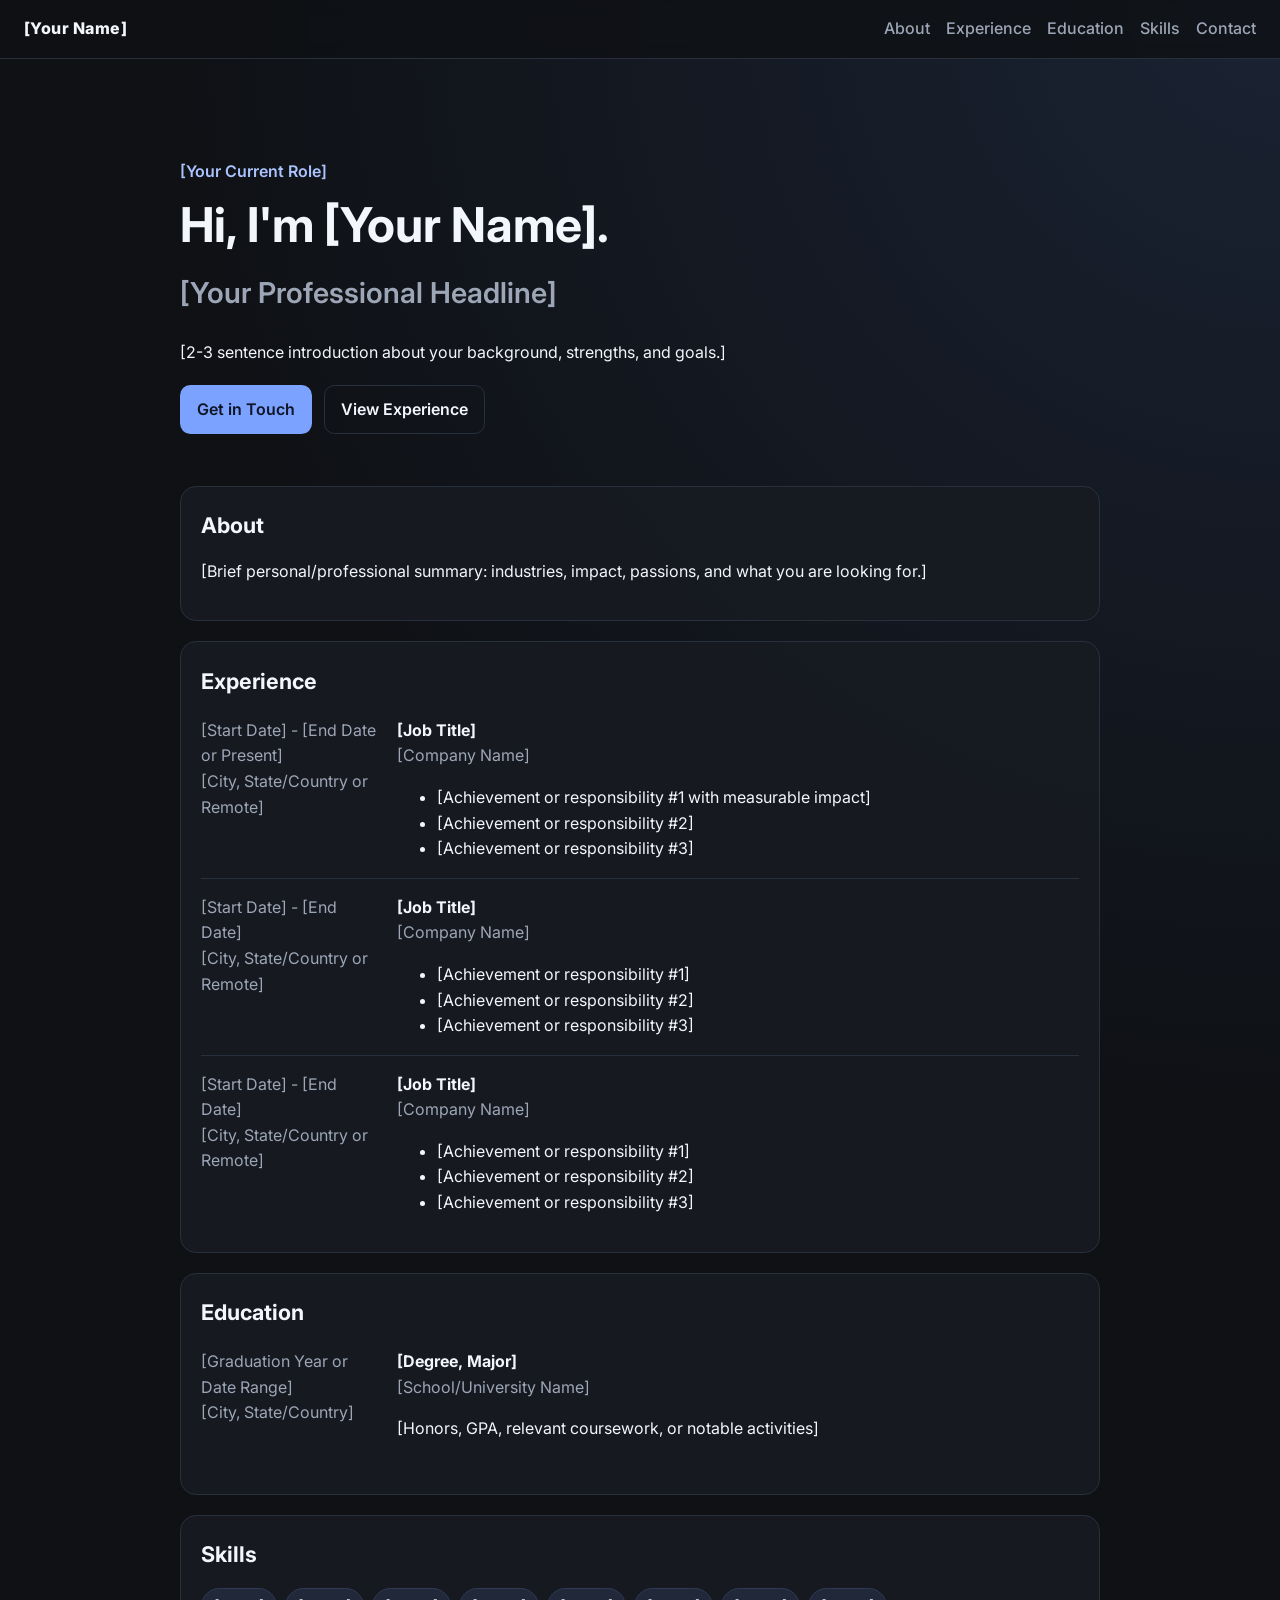
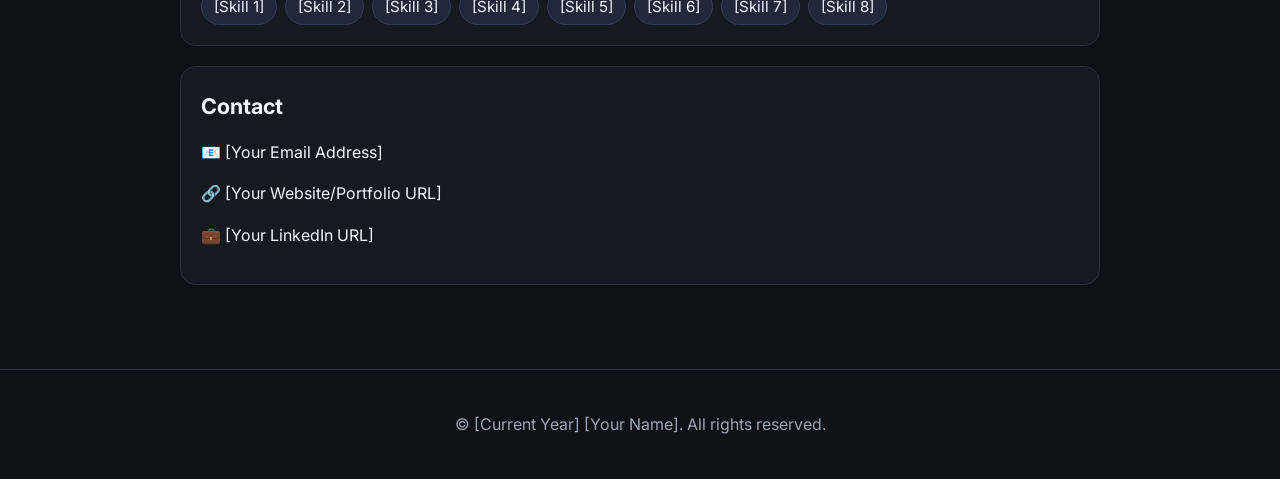
==== index.html @ 788a86e7 "Replace asterisk placeholders with descriptive field labels" ====
<!DOCTYPE html>
<html lang="en">
  <head>
    <meta charset="UTF-8" />
    <meta name="viewport" content="width=device-width, initial-scale=1.0" />
    <title>[Your Name] | Personal Website</title>
    <link rel="preconnect" href="https://fonts.googleapis.com" />
    <link rel="preconnect" href="https://fonts.gstatic.com" crossorigin />
    <link
      href="https://fonts.googleapis.com/css2?family=Inter:wght@400;500;600;700;800&display=swap"
      rel="stylesheet"
    />
    <link rel="stylesheet" href="styles.css" />
  </head>
  <body>
    <header class="top-nav">
      <a href="#home" class="brand">[Your Name]</a>
      <nav>
        <a href="#about">About</a>
        <a href="#experience">Experience</a>
        <a href="#education">Education</a>
        <a href="#skills">Skills</a>
        <a href="#contact">Contact</a>
      </nav>
    </header>

    <main>
      <section id="home" class="hero section">
        <p class="eyebrow">[Your Current Role]</p>
        <h1>Hi, I'm [Your Name].</h1>
        <h2>[Your Professional Headline]</h2>
        <p class="intro">[2-3 sentence introduction about your background, strengths, and goals.]</p>
        <div class="hero-actions">
          <a class="btn primary" href="#contact">Get in Touch</a>
          <a class="btn ghost" href="#experience">View Experience</a>
        </div>
      </section>

      <section id="about" class="section card">
        <h3>About</h3>
        <p>[Brief personal/professional summary: industries, impact, passions, and what you are looking for.]</p>
      </section>

      <section id="experience" class="section card">
        <h3>Experience</h3>

        <article class="timeline-item">
          <div class="timeline-meta">
            <p class="date">[Start Date] - [End Date or Present]</p>
            <p class="location">[City, State/Country or Remote]</p>
          </div>
          <div class="timeline-content">
            <h4>[Job Title]</h4>
            <p class="company">[Company Name]</p>
            <ul>
              <li>[Achievement or responsibility #1 with measurable impact]</li>
              <li>[Achievement or responsibility #2]</li>
              <li>[Achievement or responsibility #3]</li>
            </ul>
          </div>
        </article>

        <article class="timeline-item">
          <div class="timeline-meta">
            <p class="date">[Start Date] - [End Date]</p>
            <p class="location">[City, State/Country or Remote]</p>
          </div>
          <div class="timeline-content">
            <h4>[Job Title]</h4>
            <p class="company">[Company Name]</p>
            <ul>
              <li>[Achievement or responsibility #1]</li>
              <li>[Achievement or responsibility #2]</li>
              <li>[Achievement or responsibility #3]</li>
            </ul>
          </div>
        </article>

        <article class="timeline-item">
          <div class="timeline-meta">
            <p class="date">[Start Date] - [End Date]</p>
            <p class="location">[City, State/Country or Remote]</p>
          </div>
          <div class="timeline-content">
            <h4>[Job Title]</h4>
            <p class="company">[Company Name]</p>
            <ul>
              <li>[Achievement or responsibility #1]</li>
              <li>[Achievement or responsibility #2]</li>
              <li>[Achievement or responsibility #3]</li>
            </ul>
          </div>
        </article>
      </section>

      <section id="education" class="section card">
        <h3>Education</h3>
        <article class="timeline-item">
          <div class="timeline-meta">
            <p class="date">[Graduation Year or Date Range]</p>
            <p class="location">[City, State/Country]</p>
          </div>
          <div class="timeline-content">
            <h4>[Degree, Major]</h4>
            <p class="company">[School/University Name]</p>
            <p>[Honors, GPA, relevant coursework, or notable activities]</p>
          </div>
        </article>
      </section>

      <section id="skills" class="section card">
        <h3>Skills</h3>
        <div class="chip-wrap">
          <span class="chip">[Skill 1]</span>
          <span class="chip">[Skill 2]</span>
          <span class="chip">[Skill 3]</span>
          <span class="chip">[Skill 4]</span>
          <span class="chip">[Skill 5]</span>
          <span class="chip">[Skill 6]</span>
          <span class="chip">[Skill 7]</span>
          <span class="chip">[Skill 8]</span>
        </div>
      </section>

      <section id="contact" class="section card">
        <h3>Contact</h3>
        <p>📧 [Your Email Address]</p>
        <p>🔗 [Your Website/Portfolio URL]</p>
        <p>💼 [Your LinkedIn URL]</p>
      </section>
    </main>

    <footer>
      <p>© [Current Year] [Your Name]. All rights reserved.</p>
    </footer>
  </body>
</html>
---- styles.css ----
:root {
  --bg: #0f1115;
  --card: #171b22;
  --text: #f3f6fb;
  --muted: #9ca6b6;
  --line: #28303d;
  --primary: #7ba2ff;
  --primary-2: #aac3ff;
}

* {
  box-sizing: border-box;
}

html,
body {
  margin: 0;
  font-family: "Inter", system-ui, -apple-system, Segoe UI, Roboto, sans-serif;
  background: radial-gradient(circle at top right, #1a2333 0%, var(--bg) 45%);
  color: var(--text);
  line-height: 1.6;
}

a {
  color: inherit;
  text-decoration: none;
}

.top-nav {
  position: sticky;
  top: 0;
  display: flex;
  justify-content: space-between;
  align-items: center;
  padding: 1rem 1.5rem;
  backdrop-filter: blur(8px);
  background: color-mix(in srgb, var(--bg) 84%, transparent);
  border-bottom: 1px solid var(--line);
  z-index: 5;
}

.brand {
  font-weight: 800;
  letter-spacing: 0.03em;
}

nav {
  display: flex;
  gap: 1rem;
  flex-wrap: wrap;
}

nav a {
  color: var(--muted);
  font-weight: 500;
}

nav a:hover {
  color: var(--text);
}

main {
  width: min(920px, calc(100% - 2rem));
  margin: 0 auto;
  padding: 2rem 0 4rem;
}

.section {
  margin: 1.25rem 0;
}

.hero {
  padding: 2rem 0;
}

.eyebrow {
  font-weight: 600;
  color: var(--primary-2);
  margin-bottom: 0.2rem;
}

h1 {
  margin: 0;
  font-size: clamp(2rem, 5vw, 3rem);
}

h2 {
  margin-top: 0.35rem;
  font-size: clamp(1.2rem, 2.8vw, 1.8rem);
  color: var(--muted);
  font-weight: 600;
}

.intro {
  max-width: 65ch;
}

.hero-actions {
  display: flex;
  gap: 0.75rem;
  flex-wrap: wrap;
  margin-top: 1.25rem;
}

.btn {
  padding: 0.65rem 1rem;
  border-radius: 0.65rem;
  border: 1px solid var(--line);
  font-weight: 600;
}

.btn.primary {
  background: var(--primary);
  color: #0f1628;
  border-color: transparent;
}

.btn.ghost:hover {
  border-color: var(--primary);
}

.card {
  background: color-mix(in srgb, var(--card) 88%, transparent);
  border: 1px solid var(--line);
  border-radius: 1rem;
  padding: 1.25rem;
}

h3 {
  margin-top: 0.1rem;
  margin-bottom: 1rem;
  font-size: 1.35rem;
}

.timeline-item {
  display: grid;
  grid-template-columns: 180px 1fr;
  gap: 1rem;
  padding: 1rem 0;
  border-top: 1px solid var(--line);
}

.timeline-item:first-of-type {
  border-top: 0;
  padding-top: 0.2rem;
}

.date,
.location,
.company {
  color: var(--muted);
  margin: 0;
}

h4 {
  margin: 0;
}

ul {
  margin-bottom: 0;
}

.chip-wrap {
  display: flex;
  flex-wrap: wrap;
  gap: 0.5rem;
}

.chip {
  background: #20283a;
  border: 1px solid #2f3b55;
  border-radius: 999px;
  padding: 0.35rem 0.75rem;
  font-size: 0.95rem;
}

footer {
  border-top: 1px solid var(--line);
  text-align: center;
  padding: 1.6rem;
  color: var(--muted);
}

@media (max-width: 700px) {
  .timeline-item {
    grid-template-columns: 1fr;
    gap: 0.4rem;
  }

  .top-nav {
    flex-direction: column;
    align-items: flex-start;
    gap: 0.6rem;
  }
}
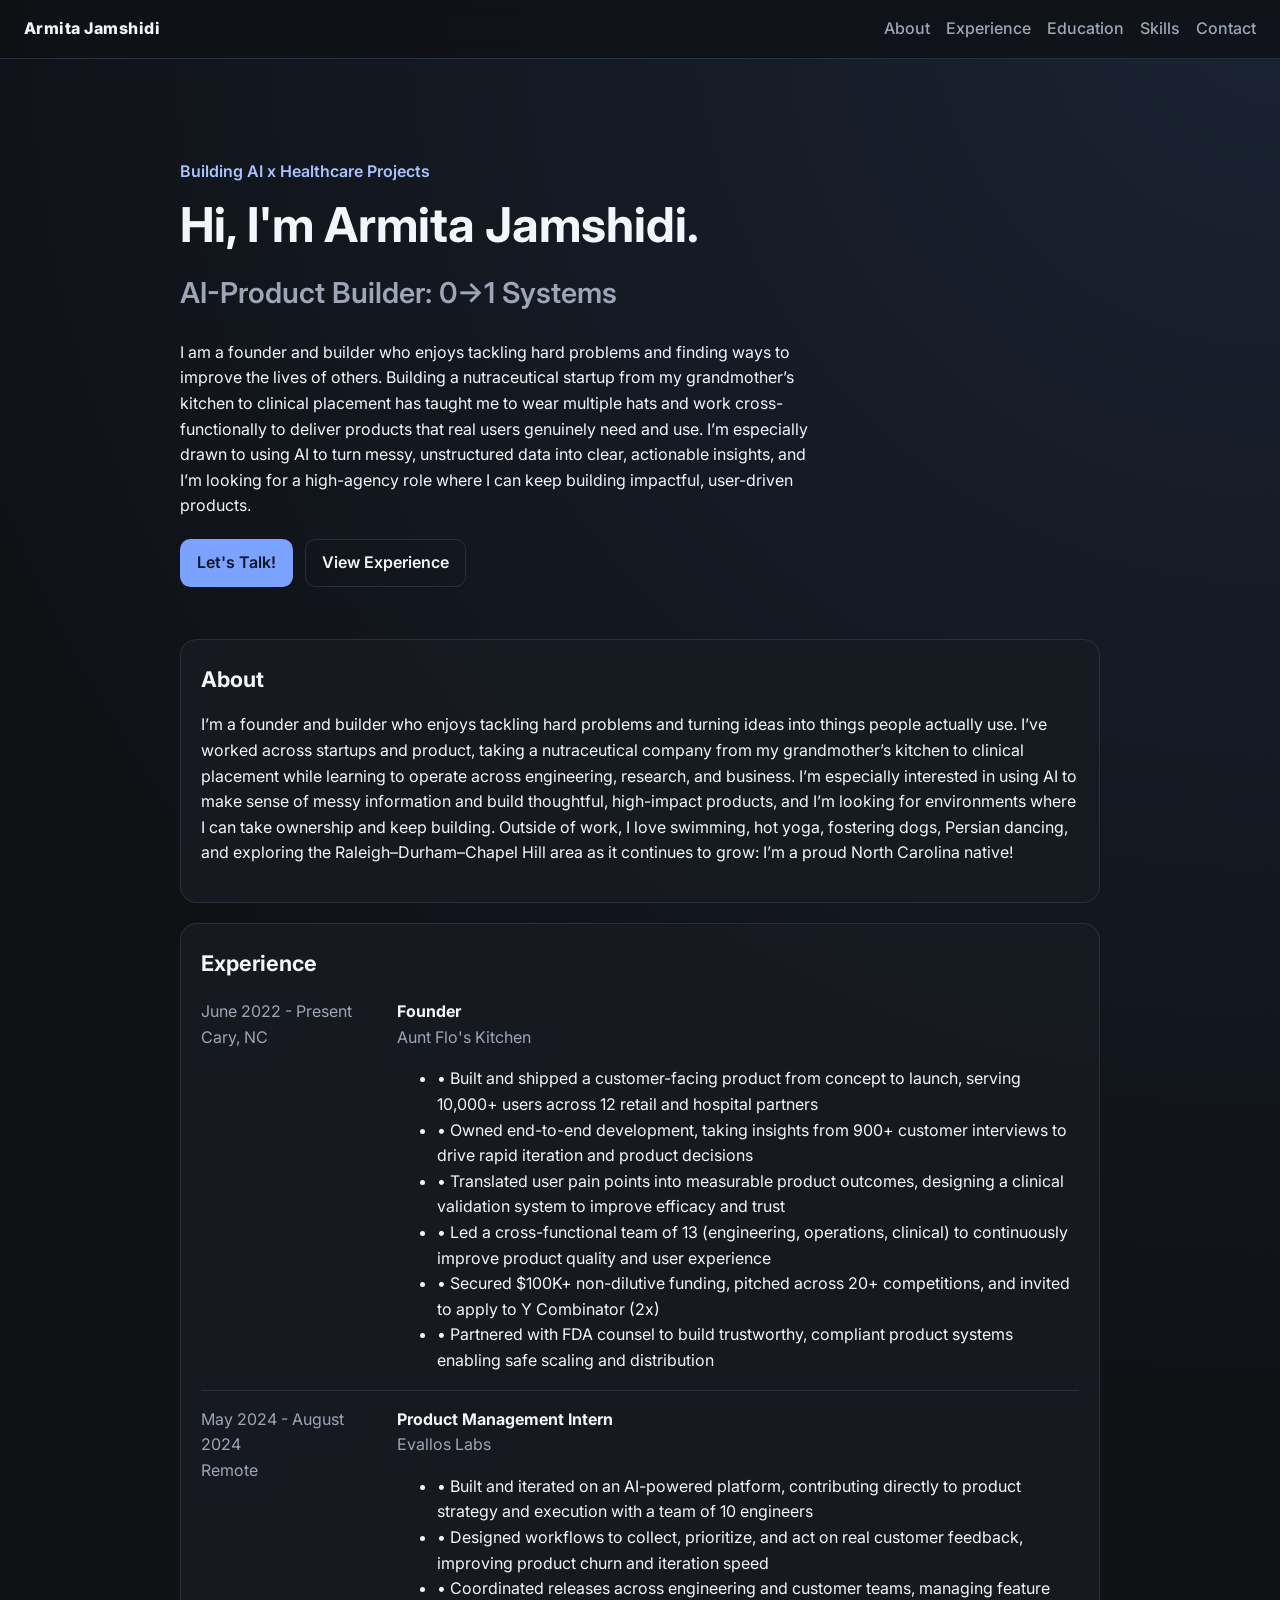
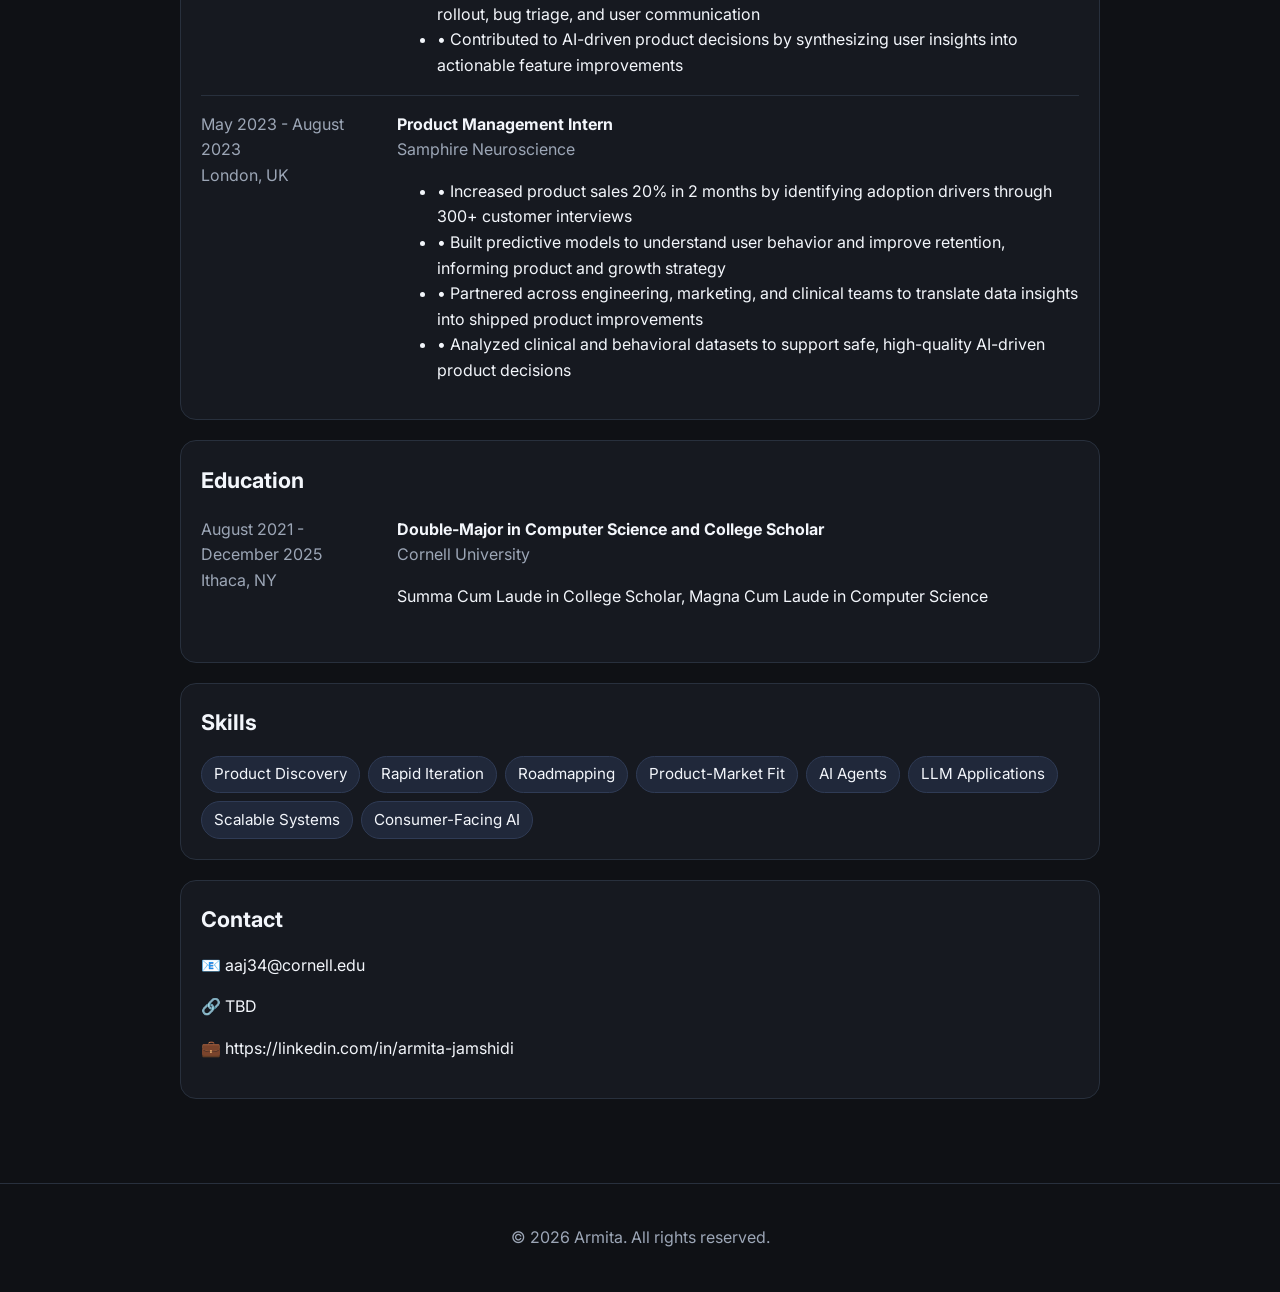
==== commit a3caeb4e: "added updated info" ====
--- a/index.html
+++ b/index.html
@@ -1,137 +1,167 @@
 <!DOCTYPE html>
 <html lang="en">
-  <head>
-    <meta charset="UTF-8" />
-    <meta name="viewport" content="width=device-width, initial-scale=1.0" />
-    <title>[Your Name] | Personal Website</title>
-    <link rel="preconnect" href="https://fonts.googleapis.com" />
-    <link rel="preconnect" href="https://fonts.gstatic.com" crossorigin />
-    <link
-      href="https://fonts.googleapis.com/css2?family=Inter:wght@400;500;600;700;800&display=swap"
-      rel="stylesheet"
-    />
-    <link rel="stylesheet" href="styles.css" />
-  </head>
-  <body>
-    <header class="top-nav">
-      <a href="#home" class="brand">[Your Name]</a>
-      <nav>
-        <a href="#about">About</a>
-        <a href="#experience">Experience</a>
-        <a href="#education">Education</a>
-        <a href="#skills">Skills</a>
-        <a href="#contact">Contact</a>
-      </nav>
-    </header>
 
-    <main>
-      <section id="home" class="hero section">
-        <p class="eyebrow">[Your Current Role]</p>
-        <h1>Hi, I'm [Your Name].</h1>
-        <h2>[Your Professional Headline]</h2>
-        <p class="intro">[2-3 sentence introduction about your background, strengths, and goals.]</p>
-        <div class="hero-actions">
-          <a class="btn primary" href="#contact">Get in Touch</a>
-          <a class="btn ghost" href="#experience">View Experience</a>
+<head>
+  <meta charset="UTF-8" />
+  <meta name="viewport" content="width=device-width, initial-scale=1.0" />
+  <title>Armita Jamshidi | Personal Website</title>
+  <link rel="preconnect" href="https://fonts.googleapis.com" />
+  <link rel="preconnect" href="https://fonts.gstatic.com" crossorigin />
+  <link href="https://fonts.googleapis.com/css2?family=Inter:wght@400;500;600;700;800&display=swap" rel="stylesheet" />
+  <link rel="stylesheet" href="styles.css" />
+</head>
+
+<body>
+  <header class="top-nav">
+    <a href="#home" class="brand">Armita Jamshidi</a>
+    <nav>
+      <a href="#about">About</a>
+      <a href="#experience">Experience</a>
+      <a href="#education">Education</a>
+      <a href="#skills">Skills</a>
+      <a href="#contact">Contact</a>
+    </nav>
+  </header>
+
+  <main>
+    <section id="home" class="hero section">
+      <p class="eyebrow">Building AI x Healthcare Projects</p>
+      <h1>Hi, I'm Armita Jamshidi.</h1>
+      <h2>AI-Product Builder: 0->1 Systems</h2>
+      <p class="intro">I am a founder and builder who enjoys tackling hard problems and finding ways to improve the
+        lives of others. Building a nutraceutical startup from my grandmother’s kitchen to clinical placement has taught
+        me to wear multiple hats and work cross-functionally to deliver products that real users genuinely need and use.
+        I’m especially drawn to using AI to turn messy, unstructured data into clear, actionable insights, and I’m
+        looking for a high-agency role where I can keep building impactful, user-driven products.</p>
+      <div class="hero-actions">
+        <a class="btn primary" href="#contact">Let's Talk!</a>
+        <a class="btn ghost" href="#experience">View Experience</a>
+      </div>
+    </section>
+
+    <section id="about" class="section card">
+      <h3>About</h3>
+      <p>I’m a founder and builder who enjoys tackling hard problems and turning ideas into things people actually use.
+        I’ve worked across startups and product, taking a nutraceutical company from my grandmother’s kitchen to
+        clinical placement while learning to operate across engineering, research, and business. I’m especially
+        interested in using AI to make sense of messy information and build thoughtful, high-impact products, and I’m
+        looking for environments where I can take ownership and keep building.
+
+        Outside of work, I love swimming, hot yoga, fostering dogs, Persian dancing, and exploring the
+        Raleigh–Durham–Chapel Hill area as it continues to grow: I’m a proud North Carolina native!</p>
+    </section>
+
+    <section id="experience" class="section card">
+      <h3>Experience</h3>
+
+      <article class="timeline-item">
+        <div class="timeline-meta">
+          <p class="date">June 2022 - Present</p>
+          <p class="location">Cary, NC</p>
         </div>
-      </section>
+        <div class="timeline-content">
+          <h4>Founder</h4>
+          <p class="company">Aunt Flo's Kitchen</p>
+          <ul>
+            <li>• Built and shipped a customer-facing product from concept to launch, serving 10,000+ users across 12
+              retail and hospital partners</li>
+            <li>• Owned end-to-end development, taking insights from 900+ customer interviews to drive rapid iteration
+              and product decisions</li>
+            <li>• Translated user pain points into measurable product outcomes, designing a clinical validation system
+              to improve efficacy and trust</li>
+            <li>• Led a cross-functional team of 13 (engineering, operations, clinical) to continuously improve product
+              quality and user experience</li>
+            <li>• Secured $100K+ non-dilutive funding, pitched across 20+ competitions, and invited to apply to Y
+              Combinator (2x)</li>
+            <li>• Partnered with FDA counsel to build trustworthy, compliant product systems enabling safe scaling and
+              distribution</li>
+          </ul>
+        </div>
+      </article>
 
-      <section id="about" class="section card">
-        <h3>About</h3>
-        <p>[Brief personal/professional summary: industries, impact, passions, and what you are looking for.]</p>
-      </section>
+      <article class="timeline-item">
+        <div class="timeline-meta">
+          <p class="date">May 2024 - August 2024</p>
+          <p class="location">Remote</p>
+        </div>
+        <div class="timeline-content">
+          <h4>Product Management Intern</h4>
+          <p class="company">Evallos Labs</p>
+          <ul>
+            <li>• Built and iterated on an AI-powered platform, contributing directly to product strategy and execution
+              with a team of 10 engineers</li>
+            <li>• Designed workflows to collect, prioritize, and act on real customer feedback, improving product churn
+              and iteration speed</li>
+            <li>• Coordinated releases across engineering and customer teams, managing feature rollout, bug triage, and
+              user communication </li>
+            <li>• Contributed to AI-driven product decisions by synthesizing user insights into actionable feature
+              improvements</li>
+          </ul>
+        </div>
+      </article>
 
-      <section id="experience" class="section card">
-        <h3>Experience</h3>
+      <article class="timeline-item">
+        <div class="timeline-meta">
+          <p class="date">May 2023 - August 2023</p>
+          <p class="location">London, UK</p>
+        </div>
+        <div class="timeline-content">
+          <h4>Product Management Intern</h4>
+          <p class="company">Samphire Neuroscience</p>
+          <ul>
+            <li>• Increased product sales 20% in 2 months by identifying adoption drivers through 300+ customer
+              interviews</li>
+            <li>• Built predictive models to understand user behavior and improve retention, informing product and
+              growth strategy</li>
+            <li>• Partnered across engineering, marketing, and clinical teams to translate data insights into shipped
+              product improvements</li>
+            <li>• Analyzed clinical and behavioral datasets to support safe, high-quality AI-driven product decisions
+            </li>
+          </ul>
+        </div>
+      </article>
+    </section>
 
-        <article class="timeline-item">
-          <div class="timeline-meta">
-            <p class="date">[Start Date] - [End Date or Present]</p>
-            <p class="location">[City, State/Country or Remote]</p>
-          </div>
-          <div class="timeline-content">
-            <h4>[Job Title]</h4>
-            <p class="company">[Company Name]</p>
-            <ul>
-              <li>[Achievement or responsibility #1 with measurable impact]</li>
-              <li>[Achievement or responsibility #2]</li>
-              <li>[Achievement or responsibility #3]</li>
-            </ul>
-          </div>
-        </article>
+    <section id="education" class="section card">
+      <h3>Education</h3>
+      <article class="timeline-item">
+        <div class="timeline-meta">
+          <p class="date">August 2021 - December 2025</p>
+          <p class="location">Ithaca, NY</p>
+        </div>
+        <div class="timeline-content">
+          <h4>Double-Major in Computer Science and College Scholar</h4>
+          <p class="company">Cornell University</p>
+          <p>Summa Cum Laude in College Scholar, Magna Cum Laude in Computer Science</p>
+        </div>
+      </article>
+    </section>
 
-        <article class="timeline-item">
-          <div class="timeline-meta">
-            <p class="date">[Start Date] - [End Date]</p>
-            <p class="location">[City, State/Country or Remote]</p>
-          </div>
-          <div class="timeline-content">
-            <h4>[Job Title]</h4>
-            <p class="company">[Company Name]</p>
-            <ul>
-              <li>[Achievement or responsibility #1]</li>
-              <li>[Achievement or responsibility #2]</li>
-              <li>[Achievement or responsibility #3]</li>
-            </ul>
-          </div>
-        </article>
+    <section id="skills" class="section card">
+      <h3>Skills</h3>
+      <div class="chip-wrap">
+        <span class="chip">Product Discovery</span>
+        <span class="chip">Rapid Iteration</span>
+        <span class="chip">Roadmapping</span>
+        <span class="chip">Product-Market Fit</span>
+        <span class="chip">AI Agents</span>
+        <span class="chip">LLM Applications</span>
+        <span class="chip">Scalable Systems</span>
+        <span class="chip">Consumer-Facing AI</span>
+      </div>
+    </section>
 
-        <article class="timeline-item">
-          <div class="timeline-meta">
-            <p class="date">[Start Date] - [End Date]</p>
-            <p class="location">[City, State/Country or Remote]</p>
-          </div>
-          <div class="timeline-content">
-            <h4>[Job Title]</h4>
-            <p class="company">[Company Name]</p>
-            <ul>
-              <li>[Achievement or responsibility #1]</li>
-              <li>[Achievement or responsibility #2]</li>
-              <li>[Achievement or responsibility #3]</li>
-            </ul>
-          </div>
-        </article>
-      </section>
+    <section id="contact" class="section card">
+      <h3>Contact</h3>
+      <p>📧 aaj34@cornell.edu</p>
+      <p>🔗 TBD</p>
+      <p>💼 https://linkedin.com/in/armita-jamshidi</p>
+    </section>
+  </main>
 
-      <section id="education" class="section card">
-        <h3>Education</h3>
-        <article class="timeline-item">
-          <div class="timeline-meta">
-            <p class="date">[Graduation Year or Date Range]</p>
-            <p class="location">[City, State/Country]</p>
-          </div>
-          <div class="timeline-content">
-            <h4>[Degree, Major]</h4>
-            <p class="company">[School/University Name]</p>
-            <p>[Honors, GPA, relevant coursework, or notable activities]</p>
-          </div>
-        </article>
-      </section>
+  <footer>
+    <p>© 2026 Armita. All rights reserved.</p>
+  </footer>
+</body>
 
-      <section id="skills" class="section card">
-        <h3>Skills</h3>
-        <div class="chip-wrap">
-          <span class="chip">[Skill 1]</span>
-          <span class="chip">[Skill 2]</span>
-          <span class="chip">[Skill 3]</span>
-          <span class="chip">[Skill 4]</span>
-          <span class="chip">[Skill 5]</span>
-          <span class="chip">[Skill 6]</span>
-          <span class="chip">[Skill 7]</span>
-          <span class="chip">[Skill 8]</span>
-        </div>
-      </section>
-
-      <section id="contact" class="section card">
-        <h3>Contact</h3>
-        <p>📧 [Your Email Address]</p>
-        <p>🔗 [Your Website/Portfolio URL]</p>
-        <p>💼 [Your LinkedIn URL]</p>
-      </section>
-    </main>
-
-    <footer>
-      <p>© [Current Year] [Your Name]. All rights reserved.</p>
-    </footer>
-  </body>
-</html>
+</html>
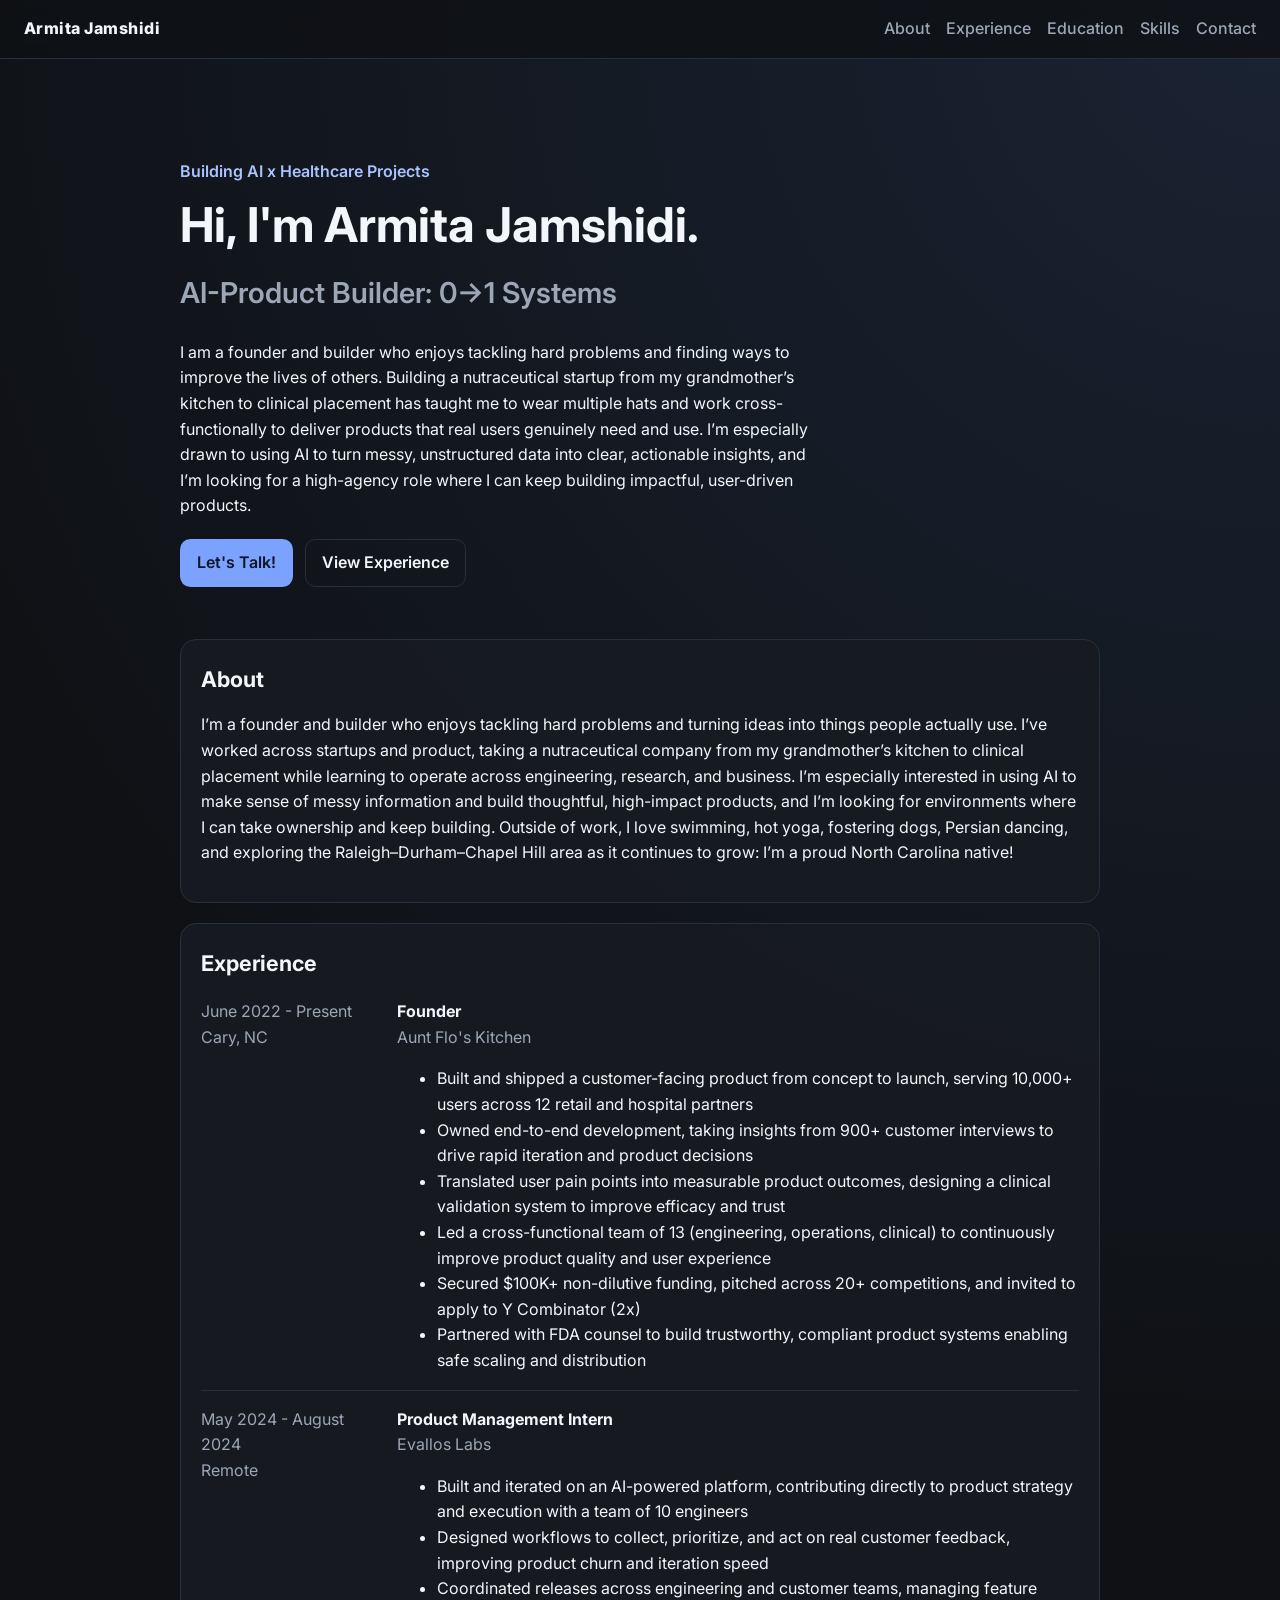
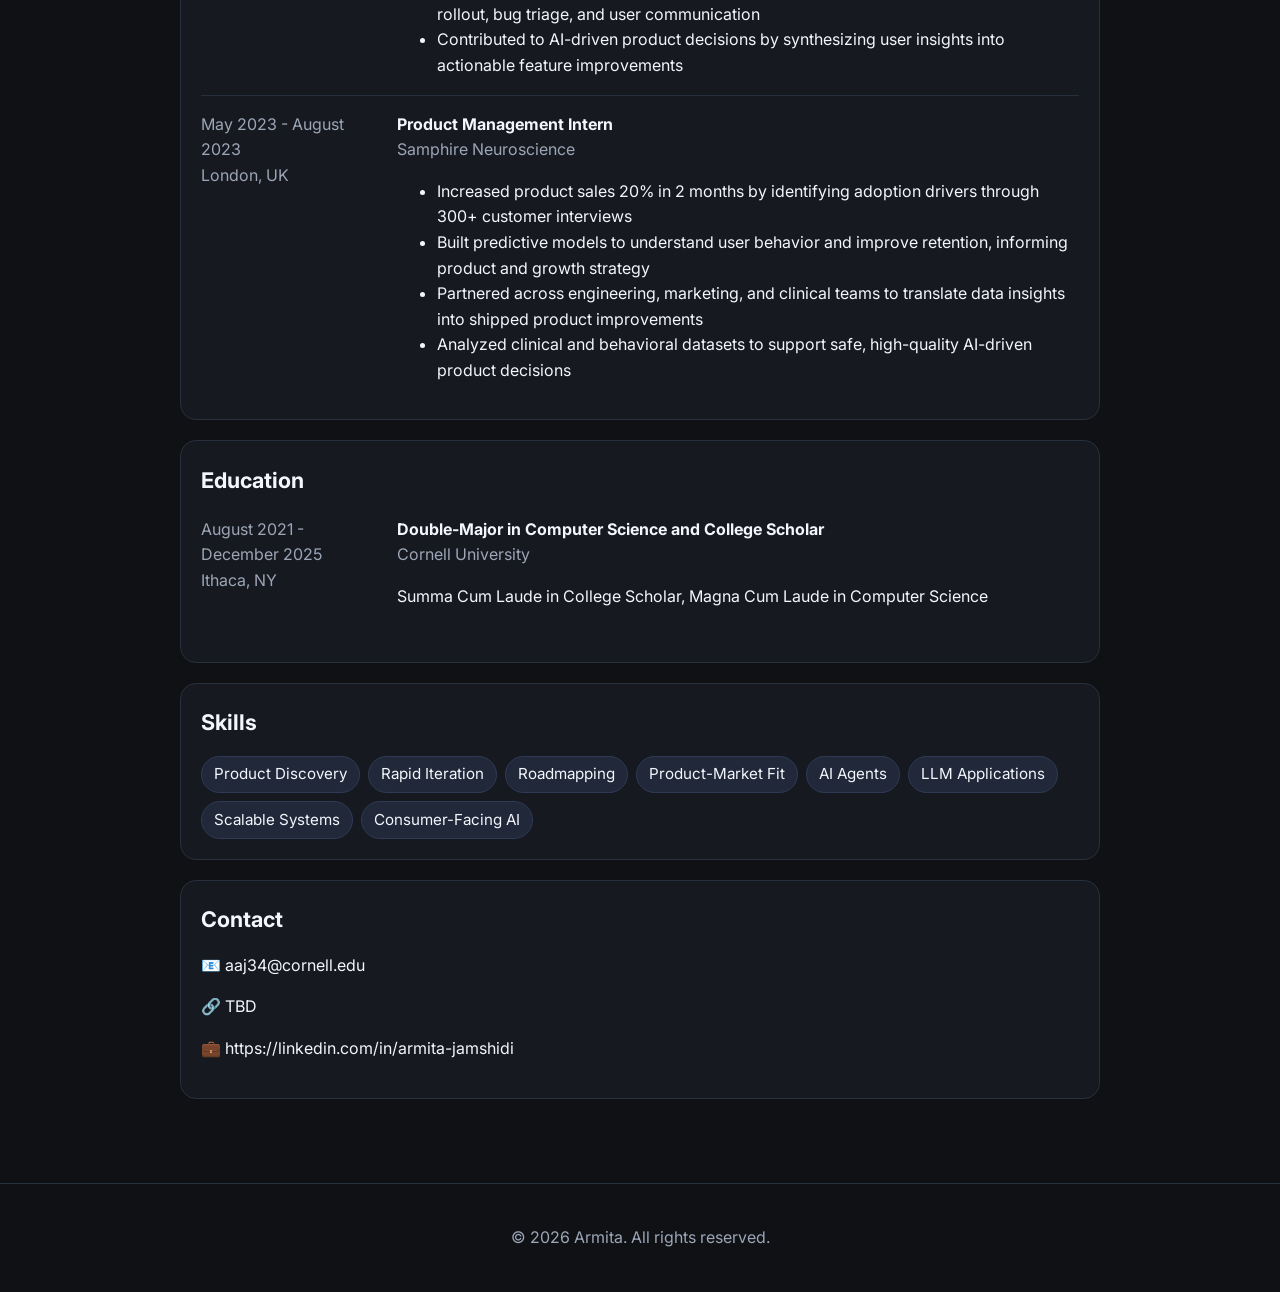
==== commit 3563c478: "grammar error" ====
--- a/index.html
+++ b/index.html
@@ -63,17 +63,17 @@
           <h4>Founder</h4>
           <p class="company">Aunt Flo's Kitchen</p>
           <ul>
-            <li>• Built and shipped a customer-facing product from concept to launch, serving 10,000+ users across 12
+            <li>Built and shipped a customer-facing product from concept to launch, serving 10,000+ users across 12
               retail and hospital partners</li>
-            <li>• Owned end-to-end development, taking insights from 900+ customer interviews to drive rapid iteration
+            <li>Owned end-to-end development, taking insights from 900+ customer interviews to drive rapid iteration
               and product decisions</li>
-            <li>• Translated user pain points into measurable product outcomes, designing a clinical validation system
+            <li>Translated user pain points into measurable product outcomes, designing a clinical validation system
               to improve efficacy and trust</li>
-            <li>• Led a cross-functional team of 13 (engineering, operations, clinical) to continuously improve product
+            <li>Led a cross-functional team of 13 (engineering, operations, clinical) to continuously improve product
               quality and user experience</li>
-            <li>• Secured $100K+ non-dilutive funding, pitched across 20+ competitions, and invited to apply to Y
+            <li>Secured $100K+ non-dilutive funding, pitched across 20+ competitions, and invited to apply to Y
               Combinator (2x)</li>
-            <li>• Partnered with FDA counsel to build trustworthy, compliant product systems enabling safe scaling and
+            <li>Partnered with FDA counsel to build trustworthy, compliant product systems enabling safe scaling and
               distribution</li>
           </ul>
         </div>
@@ -88,13 +88,13 @@
           <h4>Product Management Intern</h4>
           <p class="company">Evallos Labs</p>
           <ul>
-            <li>• Built and iterated on an AI-powered platform, contributing directly to product strategy and execution
+            <li>Built and iterated on an AI-powered platform, contributing directly to product strategy and execution
               with a team of 10 engineers</li>
-            <li>• Designed workflows to collect, prioritize, and act on real customer feedback, improving product churn
+            <li>Designed workflows to collect, prioritize, and act on real customer feedback, improving product churn
               and iteration speed</li>
-            <li>• Coordinated releases across engineering and customer teams, managing feature rollout, bug triage, and
+            <li>Coordinated releases across engineering and customer teams, managing feature rollout, bug triage, and
               user communication </li>
-            <li>• Contributed to AI-driven product decisions by synthesizing user insights into actionable feature
+            <li>Contributed to AI-driven product decisions by synthesizing user insights into actionable feature
               improvements</li>
           </ul>
         </div>
@@ -109,13 +109,13 @@
           <h4>Product Management Intern</h4>
           <p class="company">Samphire Neuroscience</p>
           <ul>
-            <li>• Increased product sales 20% in 2 months by identifying adoption drivers through 300+ customer
+            <li>Increased product sales 20% in 2 months by identifying adoption drivers through 300+ customer
               interviews</li>
-            <li>• Built predictive models to understand user behavior and improve retention, informing product and
+            <li>Built predictive models to understand user behavior and improve retention, informing product and
               growth strategy</li>
-            <li>• Partnered across engineering, marketing, and clinical teams to translate data insights into shipped
+            <li>Partnered across engineering, marketing, and clinical teams to translate data insights into shipped
               product improvements</li>
-            <li>• Analyzed clinical and behavioral datasets to support safe, high-quality AI-driven product decisions
+            <li>Analyzed clinical and behavioral datasets to support safe, high-quality AI-driven product decisions
             </li>
           </ul>
         </div>
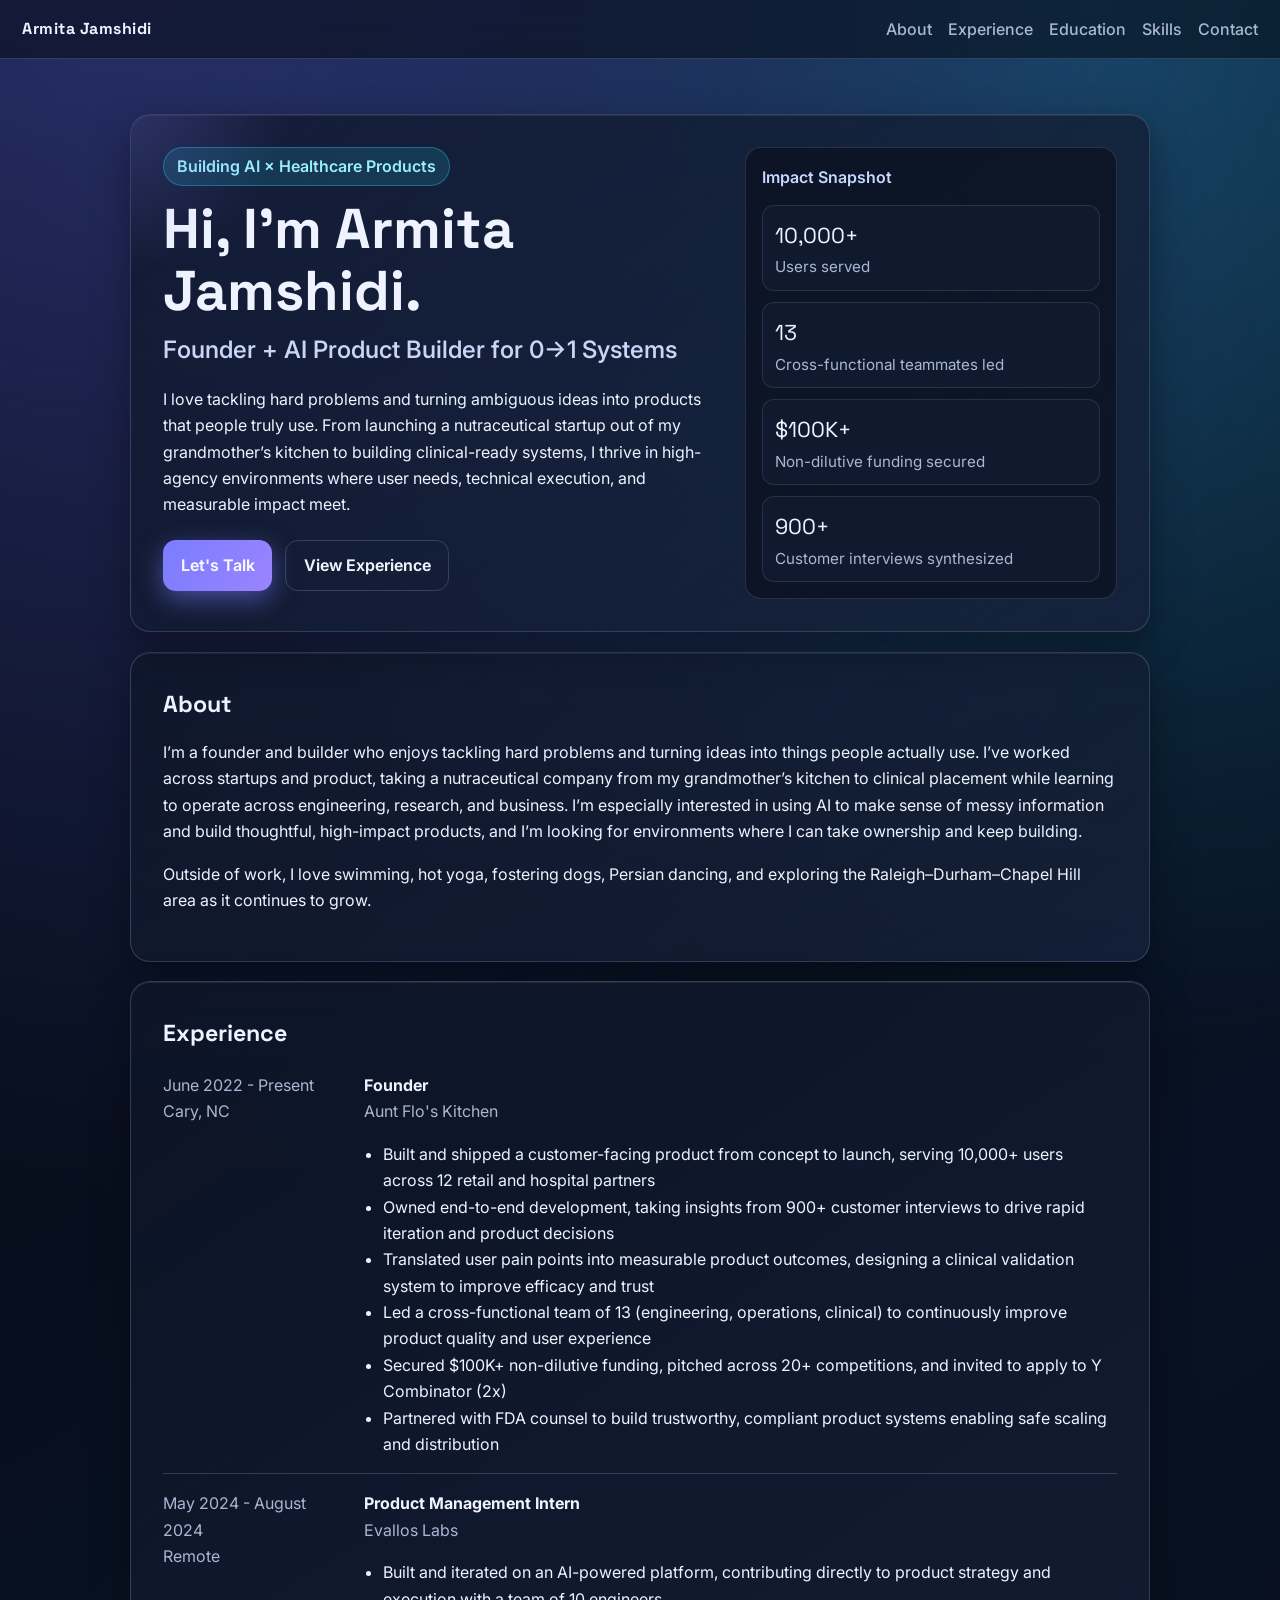
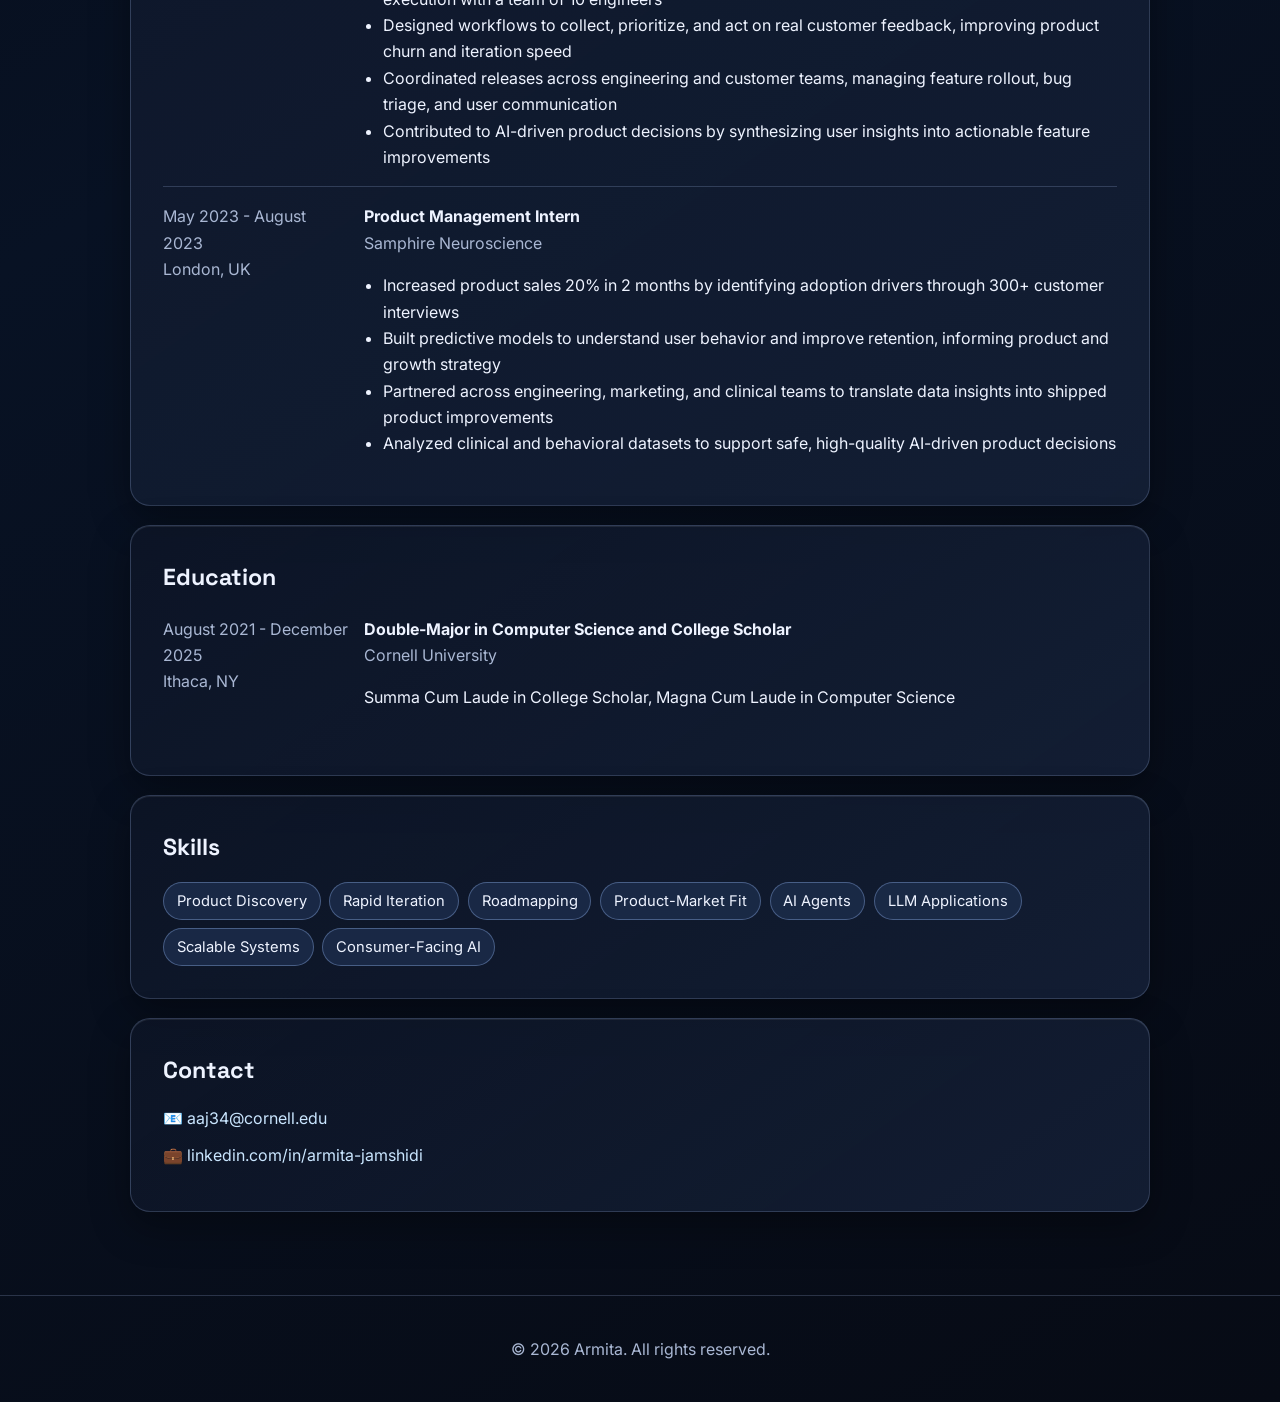
==== commit 0f43798d: "Redesign site with modern visual styling and hero layout" ====
--- a/index.html
+++ b/index.html
@@ -7,11 +7,16 @@
   <title>Armita Jamshidi | Personal Website</title>
   <link rel="preconnect" href="https://fonts.googleapis.com" />
   <link rel="preconnect" href="https://fonts.gstatic.com" crossorigin />
-  <link href="https://fonts.googleapis.com/css2?family=Inter:wght@400;500;600;700;800&display=swap" rel="stylesheet" />
+  <link
+    href="https://fonts.googleapis.com/css2?family=Inter:wght@400;500;600;700;800&family=Space+Grotesk:wght@500;600;700&display=swap"
+    rel="stylesheet" />
   <link rel="stylesheet" href="styles.css" />
 </head>
 
 <body>
+  <div class="bg-orb orb-1" aria-hidden="true"></div>
+  <div class="bg-orb orb-2" aria-hidden="true"></div>
+
   <header class="top-nav">
     <a href="#home" class="brand">Armita Jamshidi</a>
     <nav>
@@ -24,18 +29,43 @@
   </header>
 
   <main>
-    <section id="home" class="hero section">
-      <p class="eyebrow">Building AI x Healthcare Projects</p>
-      <h1>Hi, I'm Armita Jamshidi.</h1>
-      <h2>AI-Product Builder: 0->1 Systems</h2>
-      <p class="intro">I am a founder and builder who enjoys tackling hard problems and finding ways to improve the
-        lives of others. Building a nutraceutical startup from my grandmother’s kitchen to clinical placement has taught
-        me to wear multiple hats and work cross-functionally to deliver products that real users genuinely need and use.
-        I’m especially drawn to using AI to turn messy, unstructured data into clear, actionable insights, and I’m
-        looking for a high-agency role where I can keep building impactful, user-driven products.</p>
-      <div class="hero-actions">
-        <a class="btn primary" href="#contact">Let's Talk!</a>
-        <a class="btn ghost" href="#experience">View Experience</a>
+    <section id="home" class="hero section card">
+      <div class="hero-grid">
+        <div>
+          <p class="eyebrow">Building AI × Healthcare Products</p>
+          <h1>Hi, I'm Armita Jamshidi.</h1>
+          <h2>Founder + AI Product Builder for 0→1 Systems</h2>
+          <p class="intro">I love tackling hard problems and turning ambiguous ideas into products that people truly
+            use. From launching a nutraceutical startup out of my grandmother’s kitchen to building clinical-ready
+            systems, I thrive in high-agency environments where user needs, technical execution, and measurable impact
+            meet.</p>
+          <div class="hero-actions">
+            <a class="btn primary" href="#contact">Let's Talk</a>
+            <a class="btn ghost" href="#experience">View Experience</a>
+          </div>
+        </div>
+
+        <aside class="hero-panel">
+          <p class="panel-title">Impact Snapshot</p>
+          <div class="stat-grid">
+            <article class="stat">
+              <p class="stat-value">10,000+</p>
+              <p class="stat-label">Users served</p>
+            </article>
+            <article class="stat">
+              <p class="stat-value">13</p>
+              <p class="stat-label">Cross-functional teammates led</p>
+            </article>
+            <article class="stat">
+              <p class="stat-value">$100K+</p>
+              <p class="stat-label">Non-dilutive funding secured</p>
+            </article>
+            <article class="stat">
+              <p class="stat-value">900+</p>
+              <p class="stat-label">Customer interviews synthesized</p>
+            </article>
+          </div>
+        </aside>
       </div>
     </section>
 
@@ -45,10 +75,9 @@
         I’ve worked across startups and product, taking a nutraceutical company from my grandmother’s kitchen to
         clinical placement while learning to operate across engineering, research, and business. I’m especially
         interested in using AI to make sense of messy information and build thoughtful, high-impact products, and I’m
-        looking for environments where I can take ownership and keep building.
-
-        Outside of work, I love swimming, hot yoga, fostering dogs, Persian dancing, and exploring the
-        Raleigh–Durham–Chapel Hill area as it continues to grow: I’m a proud North Carolina native!</p>
+        looking for environments where I can take ownership and keep building.</p>
+      <p>Outside of work, I love swimming, hot yoga, fostering dogs, Persian dancing, and exploring the
+        Raleigh–Durham–Chapel Hill area as it continues to grow.</p>
     </section>
 
     <section id="experience" class="section card">
@@ -67,8 +96,8 @@
               retail and hospital partners</li>
             <li>Owned end-to-end development, taking insights from 900+ customer interviews to drive rapid iteration
               and product decisions</li>
-            <li>Translated user pain points into measurable product outcomes, designing a clinical validation system
-              to improve efficacy and trust</li>
+            <li>Translated user pain points into measurable product outcomes, designing a clinical validation system to
+              improve efficacy and trust</li>
             <li>Led a cross-functional team of 13 (engineering, operations, clinical) to continuously improve product
               quality and user experience</li>
             <li>Secured $100K+ non-dilutive funding, pitched across 20+ competitions, and invited to apply to Y
@@ -111,8 +140,8 @@
           <ul>
             <li>Increased product sales 20% in 2 months by identifying adoption drivers through 300+ customer
               interviews</li>
-            <li>Built predictive models to understand user behavior and improve retention, informing product and
-              growth strategy</li>
+            <li>Built predictive models to understand user behavior and improve retention, informing product and growth
+              strategy</li>
             <li>Partnered across engineering, marketing, and clinical teams to translate data insights into shipped
               product improvements</li>
             <li>Analyzed clinical and behavioral datasets to support safe, high-quality AI-driven product decisions
@@ -151,11 +180,11 @@
       </div>
     </section>
 
-    <section id="contact" class="section card">
+    <section id="contact" class="section card contact-card">
       <h3>Contact</h3>
-      <p>📧 aaj34@cornell.edu</p>
-      <p>🔗 TBD</p>
-      <p>💼 https://linkedin.com/in/armita-jamshidi</p>
+      <p><span>📧</span> <a href="mailto:aaj34@cornell.edu">aaj34@cornell.edu</a></p>
+      <p><span>💼</span> <a href="https://linkedin.com/in/armita-jamshidi" target="_blank"
+          rel="noreferrer">linkedin.com/in/armita-jamshidi</a></p>
     </section>
   </main>
 
@@ -164,4 +193,4 @@
   </footer>
 </body>
 
-</html>+</html>
--- a/styles.css
+++ b/styles.css
@@ -1,11 +1,15 @@
 :root {
-  --bg: #0f1115;
-  --card: #171b22;
-  --text: #f3f6fb;
-  --muted: #9ca6b6;
-  --line: #28303d;
-  --primary: #7ba2ff;
-  --primary-2: #aac3ff;
+  --bg: #070b15;
+  --bg-soft: #0f172a;
+  --card: rgba(14, 22, 40, 0.7);
+  --card-strong: rgba(22, 34, 58, 0.8);
+  --text: #eef3ff;
+  --muted: #a9b7d3;
+  --line: rgba(180, 204, 255, 0.2);
+  --primary: #7a7dff;
+  --accent: #22d3ee;
+  --glow: rgba(122, 125, 255, 0.5);
+  --radius: 20px;
 }
 
 * {
@@ -15,10 +19,42 @@
 html,
 body {
   margin: 0;
+  min-height: 100%;
   font-family: "Inter", system-ui, -apple-system, Segoe UI, Roboto, sans-serif;
-  background: radial-gradient(circle at top right, #1a2333 0%, var(--bg) 45%);
   color: var(--text);
-  line-height: 1.6;
+  background:
+    radial-gradient(circle at 10% -5%, #2a3270 0%, transparent 40%),
+    radial-gradient(circle at 85% 0%, #124a66 0%, transparent 33%),
+    linear-gradient(150deg, #05070f 0%, #081224 50%, #070b15 100%);
+  line-height: 1.65;
+}
+
+.bg-orb {
+  position: fixed;
+  border-radius: 50%;
+  filter: blur(45px);
+  pointer-events: none;
+  z-index: -1;
+}
+
+.orb-1 {
+  width: 320px;
+  height: 320px;
+  background: rgba(122, 125, 255, 0.35);
+  top: 8%;
+  right: -80px;
+}
+
+.orb-2 {
+  width: 280px;
+  height: 280px;
+  background: rgba(34, 211, 238, 0.25);
+  bottom: 7%;
+  left: -70px;
+}
+
+::selection {
+  background: rgba(122, 125, 255, 0.45);
 }
 
 a {
@@ -32,15 +68,16 @@
   display: flex;
   justify-content: space-between;
   align-items: center;
-  padding: 1rem 1.5rem;
-  backdrop-filter: blur(8px);
-  background: color-mix(in srgb, var(--bg) 84%, transparent);
+  padding: 1rem 1.4rem;
+  backdrop-filter: blur(14px);
+  background: rgba(7, 11, 21, 0.55);
   border-bottom: 1px solid var(--line);
-  z-index: 5;
+  z-index: 10;
 }
 
 .brand {
-  font-weight: 800;
+  font-family: "Space Grotesk", "Inter", sans-serif;
+  font-weight: 700;
   letter-spacing: 0.03em;
 }
 
@@ -53,6 +90,7 @@
 nav a {
   color: var(--muted);
   font-weight: 500;
+  transition: color 0.25s ease;
 }
 
 nav a:hover {
@@ -60,81 +98,158 @@
 }
 
 main {
-  width: min(920px, calc(100% - 2rem));
+  width: min(1020px, calc(100% - 2rem));
   margin: 0 auto;
-  padding: 2rem 0 4rem;
+  padding: 2.2rem 0 4rem;
 }
 
 .section {
-  margin: 1.25rem 0;
+  margin: 1.2rem 0;
+}
+
+.card {
+  background: linear-gradient(145deg, var(--card), var(--card-strong));
+  border: 1px solid var(--line);
+  border-radius: var(--radius);
+  padding: clamp(1.2rem, 3vw, 2rem);
+  box-shadow:
+    inset 0 1px 0 rgba(255, 255, 255, 0.08),
+    0 14px 38px rgba(0, 0, 0, 0.35);
 }
 
 .hero {
-  padding: 2rem 0;
+  overflow: hidden;
+  position: relative;
+}
+
+.hero::after {
+  content: "";
+  position: absolute;
+  inset: -40% auto auto -20%;
+  width: 360px;
+  height: 360px;
+  background: radial-gradient(circle, rgba(122, 125, 255, 0.28) 0%, transparent 72%);
+  pointer-events: none;
+}
+
+.hero-grid {
+  display: grid;
+  gap: 1.5rem;
+  grid-template-columns: 1.2fr 0.8fr;
+  align-items: start;
 }
 
 .eyebrow {
+  display: inline-flex;
+  margin: 0 0 0.7rem;
+  padding: 0.35rem 0.8rem;
+  border-radius: 999px;
   font-weight: 600;
-  color: var(--primary-2);
-  margin-bottom: 0.2rem;
+  background: rgba(34, 211, 238, 0.15);
+  border: 1px solid rgba(34, 211, 238, 0.35);
+  color: #9beffd;
 }
 
 h1 {
   margin: 0;
-  font-size: clamp(2rem, 5vw, 3rem);
+  font-family: "Space Grotesk", "Inter", sans-serif;
+  line-height: 1.12;
+  font-size: clamp(2rem, 6vw, 3.5rem);
 }
 
 h2 {
-  margin-top: 0.35rem;
-  font-size: clamp(1.2rem, 2.8vw, 1.8rem);
-  color: var(--muted);
-  font-weight: 600;
+  margin: 0.45rem 0 0;
+  font-size: clamp(1.1rem, 3vw, 1.5rem);
+  color: #c8d5f5;
+  font-weight: 550;
 }
 
 .intro {
-  max-width: 65ch;
+  margin-top: 1rem;
+  max-width: 62ch;
 }
 
 .hero-actions {
   display: flex;
-  gap: 0.75rem;
   flex-wrap: wrap;
-  margin-top: 1.25rem;
+  gap: 0.8rem;
+  margin-top: 1.4rem;
 }
 
 .btn {
-  padding: 0.65rem 1rem;
-  border-radius: 0.65rem;
+  display: inline-flex;
+  align-items: center;
+  justify-content: center;
+  padding: 0.7rem 1.1rem;
+  border-radius: 0.8rem;
   border: 1px solid var(--line);
+  font-weight: 650;
+  transition: transform 0.2s ease, border-color 0.2s ease, box-shadow 0.2s ease;
+}
+
+.btn:hover {
+  transform: translateY(-2px);
+}
+
+.btn.primary {
+  background: linear-gradient(120deg, var(--primary), #9b83ff);
+  color: #f8f9ff;
+  border: 0;
+  box-shadow: 0 8px 24px var(--glow);
+}
+
+.btn.ghost:hover {
+  border-color: rgba(122, 125, 255, 0.7);
+  box-shadow: 0 0 0 3px rgba(122, 125, 255, 0.12);
+}
+
+.hero-panel {
+  border-radius: 16px;
+  border: 1px solid rgba(255, 255, 255, 0.12);
+  background: rgba(7, 11, 21, 0.52);
+  padding: 1rem;
+}
+
+.panel-title {
+  margin: 0 0 0.9rem;
+  color: #c6d8ff;
   font-weight: 600;
 }
 
-.btn.primary {
-  background: var(--primary);
-  color: #0f1628;
-  border-color: transparent;
-}
-
-.btn.ghost:hover {
-  border-color: var(--primary);
-}
-
-.card {
-  background: color-mix(in srgb, var(--card) 88%, transparent);
-  border: 1px solid var(--line);
-  border-radius: 1rem;
-  padding: 1.25rem;
+.stat-grid {
+  display: grid;
+  gap: 0.7rem;
+}
+
+.stat {
+  padding: 0.75rem;
+  border-radius: 12px;
+  border: 1px solid rgba(255, 255, 255, 0.1);
+  background: rgba(18, 28, 50, 0.8);
+}
+
+.stat-value {
+  margin: 0;
+  font-family: "Space Grotesk", sans-serif;
+  font-size: 1.35rem;
+}
+
+.stat-label {
+  margin: 0.2rem 0 0;
+  color: var(--muted);
+  font-size: 0.95rem;
+  line-height: 1.4;
 }
 
 h3 {
-  margin-top: 0.1rem;
-  margin-bottom: 1rem;
-  font-size: 1.35rem;
+  margin: 0 0 1rem;
+  font-size: 1.45rem;
+  font-family: "Space Grotesk", "Inter", sans-serif;
 }
 
 .timeline-item {
   display: grid;
-  grid-template-columns: 180px 1fr;
+  grid-template-columns: 185px 1fr;
   gap: 1rem;
   padding: 1rem 0;
   border-top: 1px solid var(--line);
@@ -143,6 +258,10 @@
 .timeline-item:first-of-type {
   border-top: 0;
   padding-top: 0.2rem;
+}
+
+.timeline-content h4 {
+  margin: 0;
 }
 
 .date,
@@ -152,39 +271,54 @@
   margin: 0;
 }
 
-h4 {
-  margin: 0;
-}
-
 ul {
   margin-bottom: 0;
+  padding-left: 1.2rem;
 }
 
 .chip-wrap {
   display: flex;
   flex-wrap: wrap;
-  gap: 0.5rem;
+  gap: 0.55rem;
 }
 
 .chip {
-  background: #20283a;
-  border: 1px solid #2f3b55;
+  background: rgba(27, 43, 72, 0.92);
+  border: 1px solid rgba(137, 166, 225, 0.42);
   border-radius: 999px;
-  padding: 0.35rem 0.75rem;
-  font-size: 0.95rem;
+  padding: 0.35rem 0.8rem;
+  font-size: 0.92rem;
+}
+
+.contact-card p {
+  margin: 0.65rem 0;
+}
+
+.contact-card a {
+  color: #cae6ff;
 }
 
 footer {
   border-top: 1px solid var(--line);
   text-align: center;
-  padding: 1.6rem;
+  padding: 1.5rem;
   color: var(--muted);
+}
+
+@media (max-width: 880px) {
+  .hero-grid {
+    grid-template-columns: 1fr;
+  }
+
+  .hero-panel {
+    max-width: 520px;
+  }
 }
 
 @media (max-width: 700px) {
   .timeline-item {
     grid-template-columns: 1fr;
-    gap: 0.4rem;
+    gap: 0.45rem;
   }
 
   .top-nav {
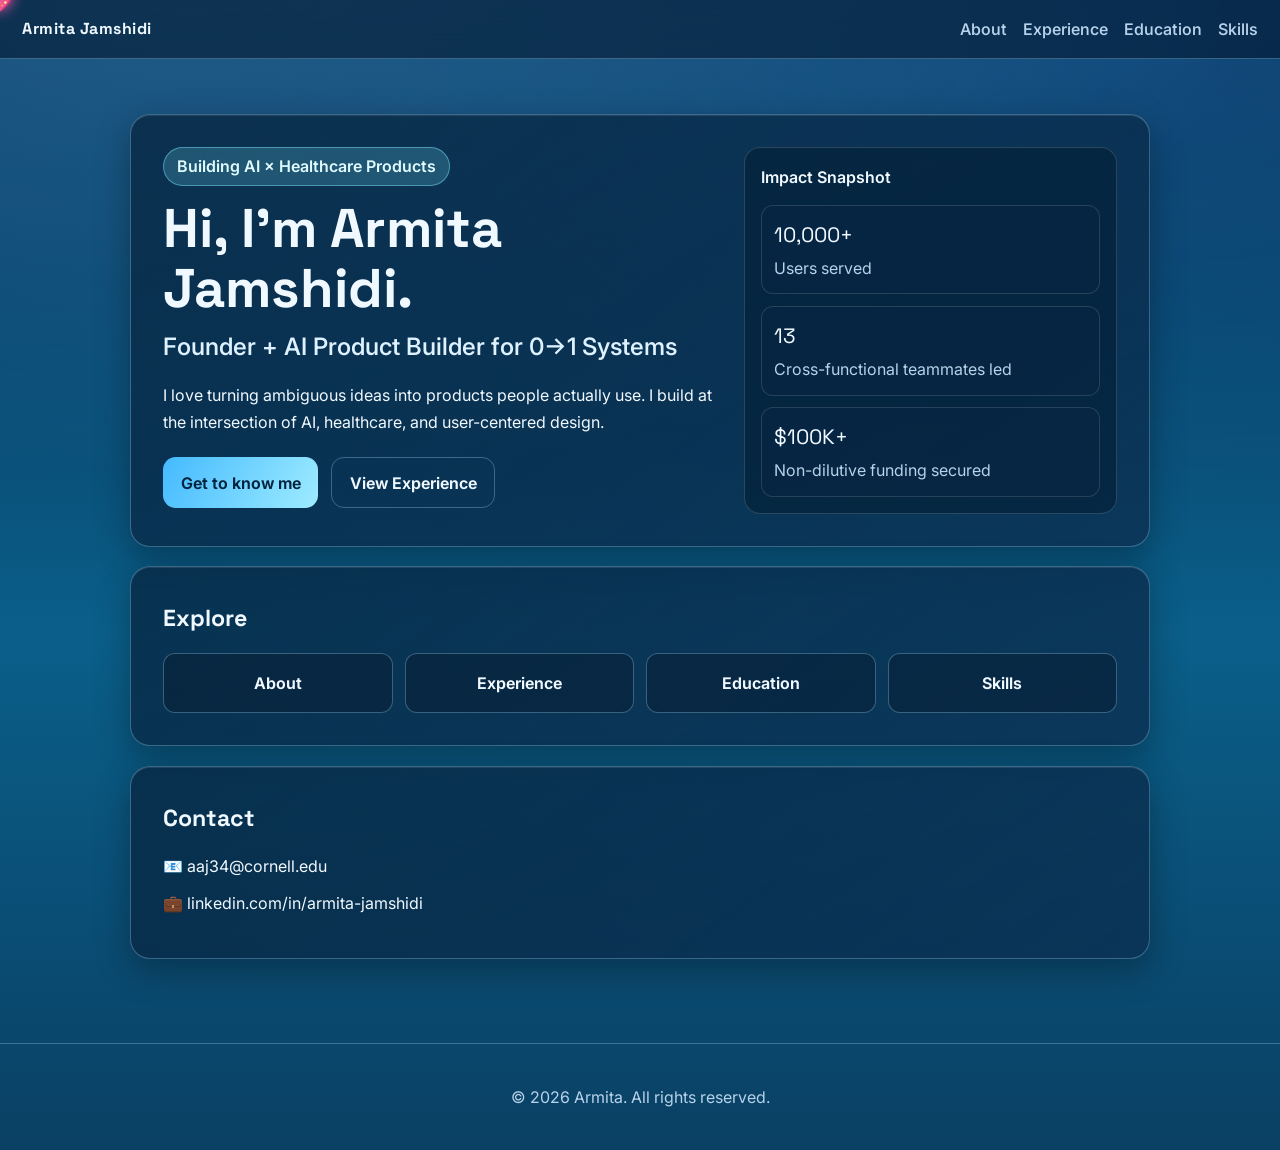
==== commit db960780: "Add multi-page layout with animated heart cursor and swim theme" ====
--- a/index.html
+++ b/index.html
@@ -4,7 +4,7 @@
 <head>
   <meta charset="UTF-8" />
   <meta name="viewport" content="width=device-width, initial-scale=1.0" />
-  <title>Armita Jamshidi | Personal Website</title>
+  <title>Armita Jamshidi | Home</title>
   <link rel="preconnect" href="https://fonts.googleapis.com" />
   <link rel="preconnect" href="https://fonts.gstatic.com" crossorigin />
   <link
@@ -14,34 +14,34 @@
 </head>
 
 <body>
+  <div class="pool-overlay" aria-hidden="true">
+    <div class="swimmer">🏊‍♀️</div>
+  </div>
   <div class="bg-orb orb-1" aria-hidden="true"></div>
   <div class="bg-orb orb-2" aria-hidden="true"></div>
 
   <header class="top-nav">
-    <a href="#home" class="brand">Armita Jamshidi</a>
+    <a href="index.html" class="brand">Armita Jamshidi</a>
     <nav>
-      <a href="#about">About</a>
-      <a href="#experience">Experience</a>
-      <a href="#education">Education</a>
-      <a href="#skills">Skills</a>
-      <a href="#contact">Contact</a>
+      <a href="about.html">About</a>
+      <a href="experience.html">Experience</a>
+      <a href="education.html">Education</a>
+      <a href="skills.html">Skills</a>
     </nav>
   </header>
 
   <main>
-    <section id="home" class="hero section card">
+    <section class="hero section card">
       <div class="hero-grid">
         <div>
           <p class="eyebrow">Building AI × Healthcare Products</p>
           <h1>Hi, I'm Armita Jamshidi.</h1>
           <h2>Founder + AI Product Builder for 0→1 Systems</h2>
-          <p class="intro">I love tackling hard problems and turning ambiguous ideas into products that people truly
-            use. From launching a nutraceutical startup out of my grandmother’s kitchen to building clinical-ready
-            systems, I thrive in high-agency environments where user needs, technical execution, and measurable impact
-            meet.</p>
+          <p class="intro">I love turning ambiguous ideas into products people actually use. I build at the
+            intersection of AI, healthcare, and user-centered design.</p>
           <div class="hero-actions">
-            <a class="btn primary" href="#contact">Let's Talk</a>
-            <a class="btn ghost" href="#experience">View Experience</a>
+            <a class="btn primary" href="about.html">Get to know me</a>
+            <a class="btn ghost" href="experience.html">View Experience</a>
           </div>
         </div>
 
@@ -60,127 +60,22 @@
               <p class="stat-value">$100K+</p>
               <p class="stat-label">Non-dilutive funding secured</p>
             </article>
-            <article class="stat">
-              <p class="stat-value">900+</p>
-              <p class="stat-label">Customer interviews synthesized</p>
-            </article>
           </div>
         </aside>
       </div>
     </section>
 
-    <section id="about" class="section card">
-      <h3>About</h3>
-      <p>I’m a founder and builder who enjoys tackling hard problems and turning ideas into things people actually use.
-        I’ve worked across startups and product, taking a nutraceutical company from my grandmother’s kitchen to
-        clinical placement while learning to operate across engineering, research, and business. I’m especially
-        interested in using AI to make sense of messy information and build thoughtful, high-impact products, and I’m
-        looking for environments where I can take ownership and keep building.</p>
-      <p>Outside of work, I love swimming, hot yoga, fostering dogs, Persian dancing, and exploring the
-        Raleigh–Durham–Chapel Hill area as it continues to grow.</p>
-    </section>
-
-    <section id="experience" class="section card">
-      <h3>Experience</h3>
-
-      <article class="timeline-item">
-        <div class="timeline-meta">
-          <p class="date">June 2022 - Present</p>
-          <p class="location">Cary, NC</p>
-        </div>
-        <div class="timeline-content">
-          <h4>Founder</h4>
-          <p class="company">Aunt Flo's Kitchen</p>
-          <ul>
-            <li>Built and shipped a customer-facing product from concept to launch, serving 10,000+ users across 12
-              retail and hospital partners</li>
-            <li>Owned end-to-end development, taking insights from 900+ customer interviews to drive rapid iteration
-              and product decisions</li>
-            <li>Translated user pain points into measurable product outcomes, designing a clinical validation system to
-              improve efficacy and trust</li>
-            <li>Led a cross-functional team of 13 (engineering, operations, clinical) to continuously improve product
-              quality and user experience</li>
-            <li>Secured $100K+ non-dilutive funding, pitched across 20+ competitions, and invited to apply to Y
-              Combinator (2x)</li>
-            <li>Partnered with FDA counsel to build trustworthy, compliant product systems enabling safe scaling and
-              distribution</li>
-          </ul>
-        </div>
-      </article>
-
-      <article class="timeline-item">
-        <div class="timeline-meta">
-          <p class="date">May 2024 - August 2024</p>
-          <p class="location">Remote</p>
-        </div>
-        <div class="timeline-content">
-          <h4>Product Management Intern</h4>
-          <p class="company">Evallos Labs</p>
-          <ul>
-            <li>Built and iterated on an AI-powered platform, contributing directly to product strategy and execution
-              with a team of 10 engineers</li>
-            <li>Designed workflows to collect, prioritize, and act on real customer feedback, improving product churn
-              and iteration speed</li>
-            <li>Coordinated releases across engineering and customer teams, managing feature rollout, bug triage, and
-              user communication </li>
-            <li>Contributed to AI-driven product decisions by synthesizing user insights into actionable feature
-              improvements</li>
-          </ul>
-        </div>
-      </article>
-
-      <article class="timeline-item">
-        <div class="timeline-meta">
-          <p class="date">May 2023 - August 2023</p>
-          <p class="location">London, UK</p>
-        </div>
-        <div class="timeline-content">
-          <h4>Product Management Intern</h4>
-          <p class="company">Samphire Neuroscience</p>
-          <ul>
-            <li>Increased product sales 20% in 2 months by identifying adoption drivers through 300+ customer
-              interviews</li>
-            <li>Built predictive models to understand user behavior and improve retention, informing product and growth
-              strategy</li>
-            <li>Partnered across engineering, marketing, and clinical teams to translate data insights into shipped
-              product improvements</li>
-            <li>Analyzed clinical and behavioral datasets to support safe, high-quality AI-driven product decisions
-            </li>
-          </ul>
-        </div>
-      </article>
-    </section>
-
-    <section id="education" class="section card">
-      <h3>Education</h3>
-      <article class="timeline-item">
-        <div class="timeline-meta">
-          <p class="date">August 2021 - December 2025</p>
-          <p class="location">Ithaca, NY</p>
-        </div>
-        <div class="timeline-content">
-          <h4>Double-Major in Computer Science and College Scholar</h4>
-          <p class="company">Cornell University</p>
-          <p>Summa Cum Laude in College Scholar, Magna Cum Laude in Computer Science</p>
-        </div>
-      </article>
-    </section>
-
-    <section id="skills" class="section card">
-      <h3>Skills</h3>
-      <div class="chip-wrap">
-        <span class="chip">Product Discovery</span>
-        <span class="chip">Rapid Iteration</span>
-        <span class="chip">Roadmapping</span>
-        <span class="chip">Product-Market Fit</span>
-        <span class="chip">AI Agents</span>
-        <span class="chip">LLM Applications</span>
-        <span class="chip">Scalable Systems</span>
-        <span class="chip">Consumer-Facing AI</span>
+    <section class="section card page-links">
+      <h3>Explore</h3>
+      <div class="link-grid">
+        <a href="about.html" class="mini-card">About</a>
+        <a href="experience.html" class="mini-card">Experience</a>
+        <a href="education.html" class="mini-card">Education</a>
+        <a href="skills.html" class="mini-card">Skills</a>
       </div>
     </section>
 
-    <section id="contact" class="section card contact-card">
+    <section class="section card contact-card">
       <h3>Contact</h3>
       <p><span>📧</span> <a href="mailto:aaj34@cornell.edu">aaj34@cornell.edu</a></p>
       <p><span>💼</span> <a href="https://linkedin.com/in/armita-jamshidi" target="_blank"
@@ -191,6 +86,9 @@
   <footer>
     <p>© 2026 Armita. All rights reserved.</p>
   </footer>
+
+  <div class="heart-cursor" aria-hidden="true">💖</div>
+  <script src="script.js"></script>
 </body>
 
 </html>
--- a/styles.css
+++ b/styles.css
@@ -1,14 +1,11 @@
 :root {
-  --bg: #070b15;
-  --bg-soft: #0f172a;
-  --card: rgba(14, 22, 40, 0.7);
-  --card-strong: rgba(22, 34, 58, 0.8);
-  --text: #eef3ff;
-  --muted: #a9b7d3;
-  --line: rgba(180, 204, 255, 0.2);
-  --primary: #7a7dff;
-  --accent: #22d3ee;
-  --glow: rgba(122, 125, 255, 0.5);
+  --bg: #041427;
+  --card: rgba(7, 36, 62, 0.74);
+  --card-strong: rgba(11, 49, 83, 0.84);
+  --text: #f0f9ff;
+  --muted: #b7d2ea;
+  --line: rgba(152, 209, 241, 0.34);
+  --primary: #60d6ff;
   --radius: 20px;
 }
 
@@ -22,17 +19,62 @@
   min-height: 100%;
   font-family: "Inter", system-ui, -apple-system, Segoe UI, Roboto, sans-serif;
   color: var(--text);
+  cursor: none;
   background:
-    radial-gradient(circle at 10% -5%, #2a3270 0%, transparent 40%),
-    radial-gradient(circle at 85% 0%, #124a66 0%, transparent 33%),
-    linear-gradient(150deg, #05070f 0%, #081224 50%, #070b15 100%);
+    radial-gradient(1100px 600px at 15% -10%, rgba(86, 190, 255, 0.35), transparent),
+    radial-gradient(900px 500px at 90% 0%, rgba(35, 126, 214, 0.28), transparent),
+    linear-gradient(180deg, #0a3357 0%, #08426a 25%, #0a5f8a 55%, #0a4064 100%);
   line-height: 1.65;
+}
+
+.pool-overlay {
+  position: fixed;
+  inset: 0;
+  pointer-events: none;
+  z-index: -2;
+  opacity: 0.55;
+  background:
+    repeating-linear-gradient(
+      8deg,
+      rgba(199, 241, 255, 0.15) 0px,
+      rgba(199, 241, 255, 0.15) 2px,
+      transparent 2px,
+      transparent 22px
+    );
+  background-position-y: calc(var(--swim-shift, 0px) * 0.35);
+}
+
+.swimmer {
+  position: absolute;
+  top: 18%;
+  left: 8%;
+  font-size: clamp(2rem, 4vw, 3rem);
+  transform: translateX(calc(var(--swim-shift, 0px) * 0.6)) rotate(calc(var(--swim-shift, 0px) * 0.08deg));
+  filter: drop-shadow(0 6px 8px rgba(0, 0, 0, 0.35));
+  opacity: 0.8;
+}
+
+.heart-cursor {
+  position: fixed;
+  top: 0;
+  left: 0;
+  transform: translate(-50%, -50%);
+  pointer-events: none;
+  font-size: 1.4rem;
+  z-index: 1000;
+  animation: heart-spin 1s linear infinite;
+  text-shadow: 0 0 14px rgba(255, 100, 184, 0.9);
+}
+
+@keyframes heart-spin {
+  from { transform: translate(-50%, -50%) rotate(0deg); }
+  to { transform: translate(-50%, -50%) rotate(360deg); }
 }
 
 .bg-orb {
   position: fixed;
   border-radius: 50%;
-  filter: blur(45px);
+  filter: blur(55px);
   pointer-events: none;
   z-index: -1;
 }
@@ -40,21 +82,17 @@
 .orb-1 {
   width: 320px;
   height: 320px;
-  background: rgba(122, 125, 255, 0.35);
-  top: 8%;
-  right: -80px;
+  top: 10%;
+  right: -90px;
+  background: rgba(77, 206, 255, 0.45);
 }
 
 .orb-2 {
-  width: 280px;
-  height: 280px;
-  background: rgba(34, 211, 238, 0.25);
-  bottom: 7%;
+  width: 260px;
+  height: 260px;
+  bottom: 10%;
   left: -70px;
-}
-
-::selection {
-  background: rgba(122, 125, 255, 0.45);
+  background: rgba(11, 82, 168, 0.45);
 }
 
 a {
@@ -68,11 +106,12 @@
   display: flex;
   justify-content: space-between;
   align-items: center;
+  gap: 1rem;
   padding: 1rem 1.4rem;
   backdrop-filter: blur(14px);
-  background: rgba(7, 11, 21, 0.55);
+  background: rgba(2, 23, 43, 0.56);
   border-bottom: 1px solid var(--line);
-  z-index: 10;
+  z-index: 20;
 }
 
 .brand {
@@ -89,11 +128,12 @@
 
 nav a {
   color: var(--muted);
-  font-weight: 500;
+  font-weight: 550;
   transition: color 0.25s ease;
 }
 
-nav a:hover {
+nav a:hover,
+nav a.active {
   color: var(--text);
 }
 
@@ -112,31 +152,13 @@
   border: 1px solid var(--line);
   border-radius: var(--radius);
   padding: clamp(1.2rem, 3vw, 2rem);
-  box-shadow:
-    inset 0 1px 0 rgba(255, 255, 255, 0.08),
-    0 14px 38px rgba(0, 0, 0, 0.35);
-}
-
-.hero {
-  overflow: hidden;
-  position: relative;
-}
-
-.hero::after {
-  content: "";
-  position: absolute;
-  inset: -40% auto auto -20%;
-  width: 360px;
-  height: 360px;
-  background: radial-gradient(circle, rgba(122, 125, 255, 0.28) 0%, transparent 72%);
-  pointer-events: none;
+  box-shadow: inset 0 1px 0 rgba(255, 255, 255, 0.1), 0 12px 35px rgba(0, 0, 0, 0.3);
 }
 
 .hero-grid {
   display: grid;
-  gap: 1.5rem;
   grid-template-columns: 1.2fr 0.8fr;
-  align-items: start;
+  gap: 1.4rem;
 }
 
 .eyebrow {
@@ -144,29 +166,35 @@
   margin: 0 0 0.7rem;
   padding: 0.35rem 0.8rem;
   border-radius: 999px;
+  background: rgba(123, 232, 255, 0.2);
+  border: 1px solid rgba(123, 232, 255, 0.45);
+  color: #dffbff;
   font-weight: 600;
-  background: rgba(34, 211, 238, 0.15);
-  border: 1px solid rgba(34, 211, 238, 0.35);
-  color: #9beffd;
 }
 
 h1 {
   margin: 0;
   font-family: "Space Grotesk", "Inter", sans-serif;
   line-height: 1.12;
-  font-size: clamp(2rem, 6vw, 3.5rem);
+  font-size: clamp(2rem, 6vw, 3.4rem);
 }
 
 h2 {
   margin: 0.45rem 0 0;
   font-size: clamp(1.1rem, 3vw, 1.5rem);
-  color: #c8d5f5;
+  color: #ddf1ff;
   font-weight: 550;
 }
 
+h3 {
+  margin: 0 0 1rem;
+  font-size: 1.45rem;
+  font-family: "Space Grotesk", "Inter", sans-serif;
+}
+
 .intro {
+  max-width: 60ch;
   margin-top: 1rem;
-  max-width: 62ch;
 }
 
 .hero-actions {
@@ -184,7 +212,7 @@
   border-radius: 0.8rem;
   border: 1px solid var(--line);
   font-weight: 650;
-  transition: transform 0.2s ease, border-color 0.2s ease, box-shadow 0.2s ease;
+  transition: transform 0.2s ease;
 }
 
 .btn:hover {
@@ -192,27 +220,20 @@
 }
 
 .btn.primary {
-  background: linear-gradient(120deg, var(--primary), #9b83ff);
-  color: #f8f9ff;
+  background: linear-gradient(120deg, #44baff, #9eecff);
+  color: #03243e;
   border: 0;
-  box-shadow: 0 8px 24px var(--glow);
-}
-
-.btn.ghost:hover {
-  border-color: rgba(122, 125, 255, 0.7);
-  box-shadow: 0 0 0 3px rgba(122, 125, 255, 0.12);
 }
 
 .hero-panel {
   border-radius: 16px;
-  border: 1px solid rgba(255, 255, 255, 0.12);
-  background: rgba(7, 11, 21, 0.52);
+  border: 1px solid rgba(255, 255, 255, 0.15);
+  background: rgba(2, 29, 51, 0.56);
   padding: 1rem;
 }
 
 .panel-title {
   margin: 0 0 0.9rem;
-  color: #c6d8ff;
   font-weight: 600;
 }
 
@@ -224,32 +245,43 @@
 .stat {
   padding: 0.75rem;
   border-radius: 12px;
-  border: 1px solid rgba(255, 255, 255, 0.1);
-  background: rgba(18, 28, 50, 0.8);
+  border: 1px solid rgba(255, 255, 255, 0.13);
+  background: rgba(8, 39, 68, 0.82);
 }
 
 .stat-value {
   margin: 0;
   font-family: "Space Grotesk", sans-serif;
-  font-size: 1.35rem;
+  font-size: 1.3rem;
 }
 
 .stat-label {
   margin: 0.2rem 0 0;
   color: var(--muted);
-  font-size: 0.95rem;
-  line-height: 1.4;
-}
-
-h3 {
-  margin: 0 0 1rem;
-  font-size: 1.45rem;
-  font-family: "Space Grotesk", "Inter", sans-serif;
+}
+
+.link-grid {
+  display: grid;
+  grid-template-columns: repeat(auto-fit, minmax(140px, 1fr));
+  gap: 0.75rem;
+}
+
+.mini-card {
+  padding: 1rem;
+  border: 1px solid var(--line);
+  border-radius: 12px;
+  background: rgba(7, 32, 55, 0.6);
+  text-align: center;
+  font-weight: 650;
+}
+
+.page-section {
+  min-height: 60vh;
 }
 
 .timeline-item {
   display: grid;
-  grid-template-columns: 185px 1fr;
+  grid-template-columns: 180px 1fr;
   gap: 1rem;
   padding: 1rem 0;
   border-top: 1px solid var(--line);
@@ -258,10 +290,6 @@
 .timeline-item:first-of-type {
   border-top: 0;
   padding-top: 0.2rem;
-}
-
-.timeline-content h4 {
-  margin: 0;
 }
 
 .date,
@@ -283,19 +311,37 @@
 }
 
 .chip {
-  background: rgba(27, 43, 72, 0.92);
-  border: 1px solid rgba(137, 166, 225, 0.42);
+  background: rgba(6, 52, 85, 0.95);
+  border: 1px solid rgba(141, 224, 255, 0.38);
   border-radius: 999px;
   padding: 0.35rem 0.8rem;
   font-size: 0.92rem;
 }
 
+.about-photo {
+  margin: 1.2rem 0 0;
+  border: 1px solid rgba(255, 255, 255, 0.16);
+  border-radius: 16px;
+  overflow: hidden;
+  background: rgba(4, 22, 38, 0.9);
+}
+
+.about-photo img {
+  display: block;
+  width: 100%;
+  max-height: 460px;
+  object-fit: cover;
+}
+
+.about-photo figcaption {
+  margin: 0;
+  padding: 0.9rem 1rem 1rem;
+  color: #d9f4ff;
+  font-weight: 500;
+}
+
 .contact-card p {
   margin: 0.65rem 0;
-}
-
-.contact-card a {
-  color: #cae6ff;
 }
 
 footer {
@@ -309,21 +355,24 @@
   .hero-grid {
     grid-template-columns: 1fr;
   }
-
-  .hero-panel {
-    max-width: 520px;
-  }
 }
 
 @media (max-width: 700px) {
   .timeline-item {
     grid-template-columns: 1fr;
-    gap: 0.45rem;
   }
 
   .top-nav {
     flex-direction: column;
     align-items: flex-start;
-    gap: 0.6rem;
-  }
-}
+  }
+
+  .heart-cursor {
+    display: none;
+  }
+
+  html,
+  body {
+    cursor: auto;
+  }
+}
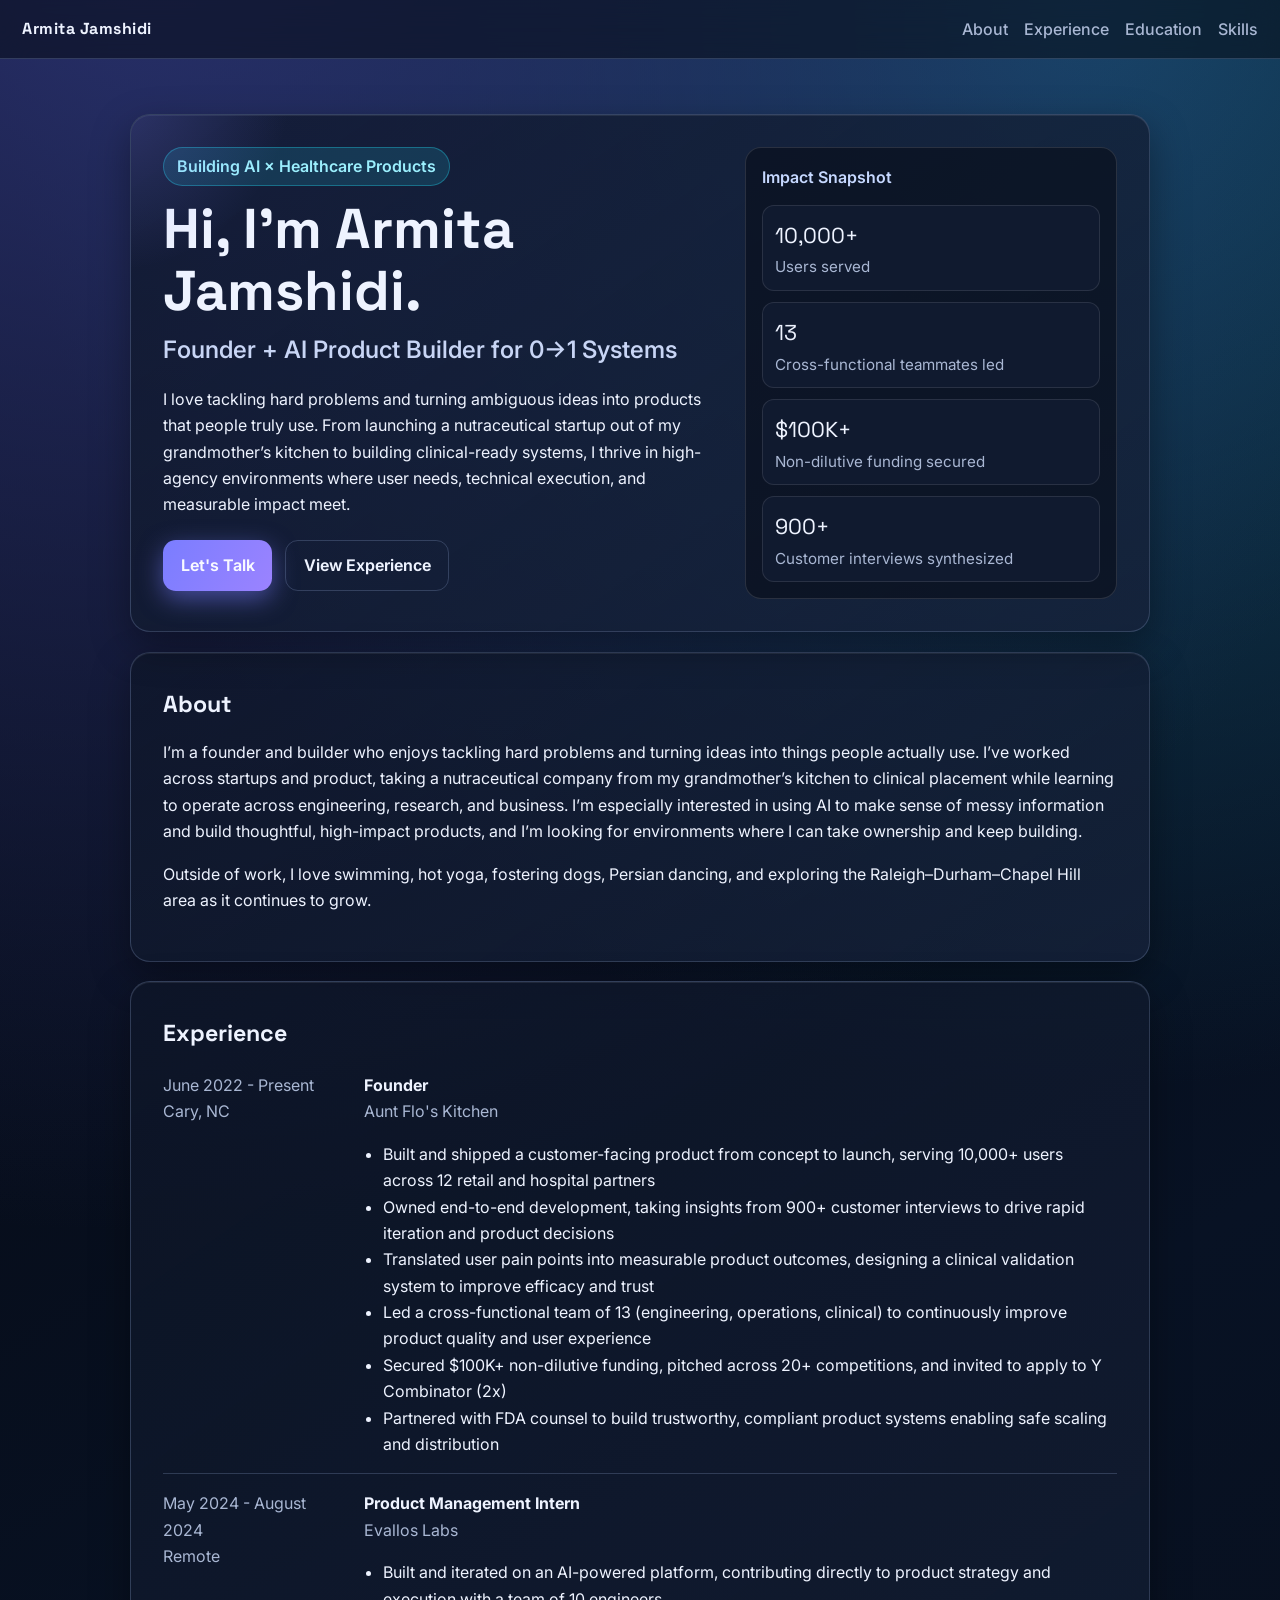
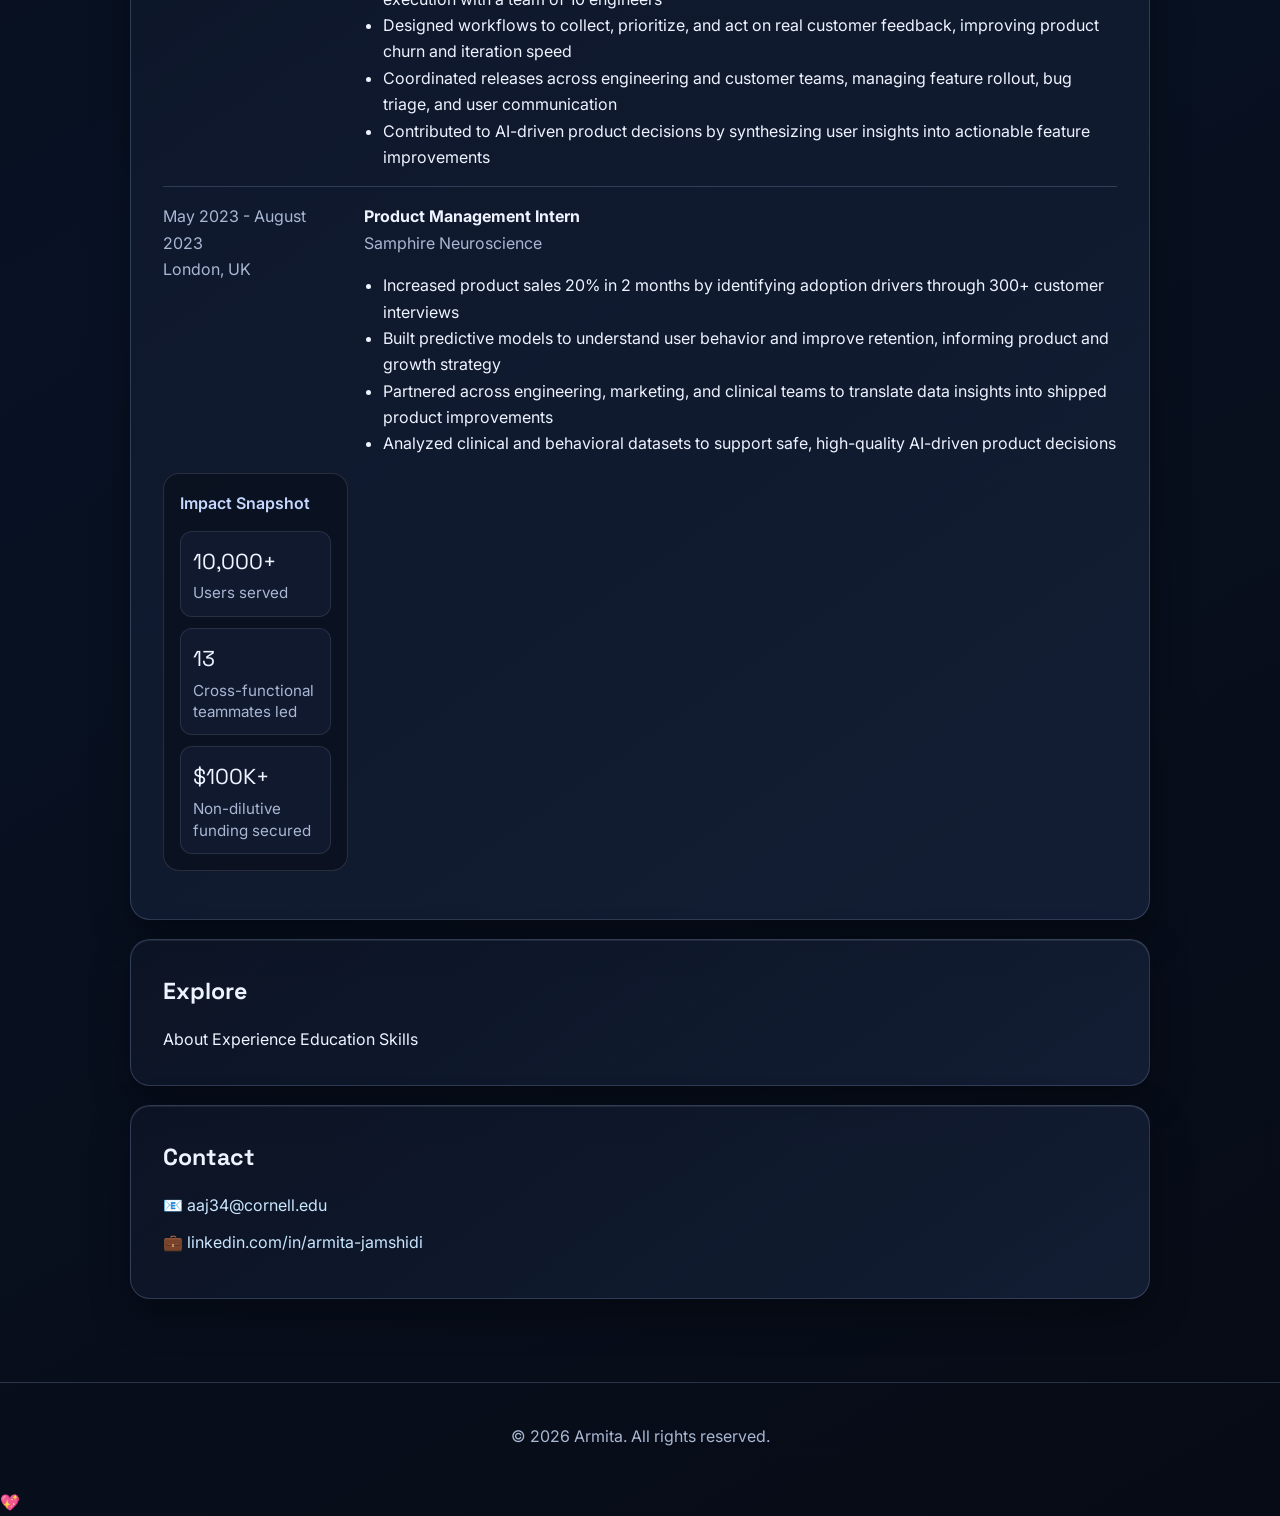
==== commit 86f16762: "Merge branch 'main' into codex/enhance-ui-design-for-better-aesthetics-kc4339" ====
--- a/index.html
+++ b/index.html
@@ -14,9 +14,6 @@
 </head>
 
 <body>
-  <div class="pool-overlay" aria-hidden="true">
-    <div class="swimmer">🏊‍♀️</div>
-  </div>
   <div class="bg-orb orb-1" aria-hidden="true"></div>
   <div class="bg-orb orb-2" aria-hidden="true"></div>
 
@@ -31,18 +28,124 @@
   </header>
 
   <main>
-    <section class="hero section card">
+    <section id="home" class="hero section card">
       <div class="hero-grid">
         <div>
           <p class="eyebrow">Building AI × Healthcare Products</p>
           <h1>Hi, I'm Armita Jamshidi.</h1>
           <h2>Founder + AI Product Builder for 0→1 Systems</h2>
-          <p class="intro">I love turning ambiguous ideas into products people actually use. I build at the
-            intersection of AI, healthcare, and user-centered design.</p>
+          <p class="intro">I love tackling hard problems and turning ambiguous ideas into products that people truly
+            use. From launching a nutraceutical startup out of my grandmother’s kitchen to building clinical-ready
+            systems, I thrive in high-agency environments where user needs, technical execution, and measurable impact
+            meet.</p>
           <div class="hero-actions">
-            <a class="btn primary" href="about.html">Get to know me</a>
-            <a class="btn ghost" href="experience.html">View Experience</a>
+            <a class="btn primary" href="#contact">Let's Talk</a>
+            <a class="btn ghost" href="#experience">View Experience</a>
           </div>
+        </div>
+
+        <aside class="hero-panel">
+          <p class="panel-title">Impact Snapshot</p>
+          <div class="stat-grid">
+            <article class="stat">
+              <p class="stat-value">10,000+</p>
+              <p class="stat-label">Users served</p>
+            </article>
+            <article class="stat">
+              <p class="stat-value">13</p>
+              <p class="stat-label">Cross-functional teammates led</p>
+            </article>
+            <article class="stat">
+              <p class="stat-value">$100K+</p>
+              <p class="stat-label">Non-dilutive funding secured</p>
+            </article>
+            <article class="stat">
+              <p class="stat-value">900+</p>
+              <p class="stat-label">Customer interviews synthesized</p>
+            </article>
+          </div>
+        </aside>
+      </div>
+    </section>
+
+    <section id="about" class="section card">
+      <h3>About</h3>
+      <p>I’m a founder and builder who enjoys tackling hard problems and turning ideas into things people actually use.
+        I’ve worked across startups and product, taking a nutraceutical company from my grandmother’s kitchen to
+        clinical placement while learning to operate across engineering, research, and business. I’m especially
+        interested in using AI to make sense of messy information and build thoughtful, high-impact products, and I’m
+        looking for environments where I can take ownership and keep building.</p>
+      <p>Outside of work, I love swimming, hot yoga, fostering dogs, Persian dancing, and exploring the
+        Raleigh–Durham–Chapel Hill area as it continues to grow.</p>
+    </section>
+
+    <section id="experience" class="section card">
+      <h3>Experience</h3>
+
+      <article class="timeline-item">
+        <div class="timeline-meta">
+          <p class="date">June 2022 - Present</p>
+          <p class="location">Cary, NC</p>
+        </div>
+        <div class="timeline-content">
+          <h4>Founder</h4>
+          <p class="company">Aunt Flo's Kitchen</p>
+          <ul>
+            <li>Built and shipped a customer-facing product from concept to launch, serving 10,000+ users across 12
+              retail and hospital partners</li>
+            <li>Owned end-to-end development, taking insights from 900+ customer interviews to drive rapid iteration
+              and product decisions</li>
+            <li>Translated user pain points into measurable product outcomes, designing a clinical validation system to
+              improve efficacy and trust</li>
+            <li>Led a cross-functional team of 13 (engineering, operations, clinical) to continuously improve product
+              quality and user experience</li>
+            <li>Secured $100K+ non-dilutive funding, pitched across 20+ competitions, and invited to apply to Y
+              Combinator (2x)</li>
+            <li>Partnered with FDA counsel to build trustworthy, compliant product systems enabling safe scaling and
+              distribution</li>
+          </ul>
+        </div>
+      </article>
+
+      <article class="timeline-item">
+        <div class="timeline-meta">
+          <p class="date">May 2024 - August 2024</p>
+          <p class="location">Remote</p>
+        </div>
+        <div class="timeline-content">
+          <h4>Product Management Intern</h4>
+          <p class="company">Evallos Labs</p>
+          <ul>
+            <li>Built and iterated on an AI-powered platform, contributing directly to product strategy and execution
+              with a team of 10 engineers</li>
+            <li>Designed workflows to collect, prioritize, and act on real customer feedback, improving product churn
+              and iteration speed</li>
+            <li>Coordinated releases across engineering and customer teams, managing feature rollout, bug triage, and
+              user communication </li>
+            <li>Contributed to AI-driven product decisions by synthesizing user insights into actionable feature
+              improvements</li>
+          </ul>
+        </div>
+      </article>
+
+      <article class="timeline-item">
+        <div class="timeline-meta">
+          <p class="date">May 2023 - August 2023</p>
+          <p class="location">London, UK</p>
+        </div>
+        <div class="timeline-content">
+          <h4>Product Management Intern</h4>
+          <p class="company">Samphire Neuroscience</p>
+          <ul>
+            <li>Increased product sales 20% in 2 months by identifying adoption drivers through 300+ customer
+              interviews</li>
+            <li>Built predictive models to understand user behavior and improve retention, informing product and growth
+              strategy</li>
+            <li>Partnered across engineering, marketing, and clinical teams to translate data insights into shipped
+              product improvements</li>
+            <li>Analyzed clinical and behavioral datasets to support safe, high-quality AI-driven product decisions
+            </li>
+          </ul>
         </div>
 
         <aside class="hero-panel">
@@ -75,7 +178,7 @@
       </div>
     </section>
 
-    <section class="section card contact-card">
+    <section id="contact" class="section card contact-card">
       <h3>Contact</h3>
       <p><span>📧</span> <a href="mailto:aaj34@cornell.edu">aaj34@cornell.edu</a></p>
       <p><span>💼</span> <a href="https://linkedin.com/in/armita-jamshidi" target="_blank"
--- a/styles.css
+++ b/styles.css
@@ -1,11 +1,14 @@
 :root {
-  --bg: #041427;
-  --card: rgba(7, 36, 62, 0.74);
-  --card-strong: rgba(11, 49, 83, 0.84);
-  --text: #f0f9ff;
-  --muted: #b7d2ea;
-  --line: rgba(152, 209, 241, 0.34);
-  --primary: #60d6ff;
+  --bg: #070b15;
+  --bg-soft: #0f172a;
+  --card: rgba(14, 22, 40, 0.7);
+  --card-strong: rgba(22, 34, 58, 0.8);
+  --text: #eef3ff;
+  --muted: #a9b7d3;
+  --line: rgba(180, 204, 255, 0.2);
+  --primary: #7a7dff;
+  --accent: #22d3ee;
+  --glow: rgba(122, 125, 255, 0.5);
   --radius: 20px;
 }
 
@@ -19,62 +22,17 @@
   min-height: 100%;
   font-family: "Inter", system-ui, -apple-system, Segoe UI, Roboto, sans-serif;
   color: var(--text);
-  cursor: none;
   background:
-    radial-gradient(1100px 600px at 15% -10%, rgba(86, 190, 255, 0.35), transparent),
-    radial-gradient(900px 500px at 90% 0%, rgba(35, 126, 214, 0.28), transparent),
-    linear-gradient(180deg, #0a3357 0%, #08426a 25%, #0a5f8a 55%, #0a4064 100%);
+    radial-gradient(circle at 10% -5%, #2a3270 0%, transparent 40%),
+    radial-gradient(circle at 85% 0%, #124a66 0%, transparent 33%),
+    linear-gradient(150deg, #05070f 0%, #081224 50%, #070b15 100%);
   line-height: 1.65;
-}
-
-.pool-overlay {
-  position: fixed;
-  inset: 0;
-  pointer-events: none;
-  z-index: -2;
-  opacity: 0.55;
-  background:
-    repeating-linear-gradient(
-      8deg,
-      rgba(199, 241, 255, 0.15) 0px,
-      rgba(199, 241, 255, 0.15) 2px,
-      transparent 2px,
-      transparent 22px
-    );
-  background-position-y: calc(var(--swim-shift, 0px) * 0.35);
-}
-
-.swimmer {
-  position: absolute;
-  top: 18%;
-  left: 8%;
-  font-size: clamp(2rem, 4vw, 3rem);
-  transform: translateX(calc(var(--swim-shift, 0px) * 0.6)) rotate(calc(var(--swim-shift, 0px) * 0.08deg));
-  filter: drop-shadow(0 6px 8px rgba(0, 0, 0, 0.35));
-  opacity: 0.8;
-}
-
-.heart-cursor {
-  position: fixed;
-  top: 0;
-  left: 0;
-  transform: translate(-50%, -50%);
-  pointer-events: none;
-  font-size: 1.4rem;
-  z-index: 1000;
-  animation: heart-spin 1s linear infinite;
-  text-shadow: 0 0 14px rgba(255, 100, 184, 0.9);
-}
-
-@keyframes heart-spin {
-  from { transform: translate(-50%, -50%) rotate(0deg); }
-  to { transform: translate(-50%, -50%) rotate(360deg); }
 }
 
 .bg-orb {
   position: fixed;
   border-radius: 50%;
-  filter: blur(55px);
+  filter: blur(45px);
   pointer-events: none;
   z-index: -1;
 }
@@ -82,17 +40,21 @@
 .orb-1 {
   width: 320px;
   height: 320px;
-  top: 10%;
-  right: -90px;
-  background: rgba(77, 206, 255, 0.45);
+  background: rgba(122, 125, 255, 0.35);
+  top: 8%;
+  right: -80px;
 }
 
 .orb-2 {
-  width: 260px;
-  height: 260px;
-  bottom: 10%;
+  width: 280px;
+  height: 280px;
+  background: rgba(34, 211, 238, 0.25);
+  bottom: 7%;
   left: -70px;
-  background: rgba(11, 82, 168, 0.45);
+}
+
+::selection {
+  background: rgba(122, 125, 255, 0.45);
 }
 
 a {
@@ -106,12 +68,11 @@
   display: flex;
   justify-content: space-between;
   align-items: center;
-  gap: 1rem;
   padding: 1rem 1.4rem;
   backdrop-filter: blur(14px);
-  background: rgba(2, 23, 43, 0.56);
+  background: rgba(7, 11, 21, 0.55);
   border-bottom: 1px solid var(--line);
-  z-index: 20;
+  z-index: 10;
 }
 
 .brand {
@@ -128,7 +89,7 @@
 
 nav a {
   color: var(--muted);
-  font-weight: 550;
+  font-weight: 500;
   transition: color 0.25s ease;
 }
 
@@ -152,13 +113,31 @@
   border: 1px solid var(--line);
   border-radius: var(--radius);
   padding: clamp(1.2rem, 3vw, 2rem);
-  box-shadow: inset 0 1px 0 rgba(255, 255, 255, 0.1), 0 12px 35px rgba(0, 0, 0, 0.3);
+  box-shadow:
+    inset 0 1px 0 rgba(255, 255, 255, 0.08),
+    0 14px 38px rgba(0, 0, 0, 0.35);
+}
+
+.hero {
+  overflow: hidden;
+  position: relative;
+}
+
+.hero::after {
+  content: "";
+  position: absolute;
+  inset: -40% auto auto -20%;
+  width: 360px;
+  height: 360px;
+  background: radial-gradient(circle, rgba(122, 125, 255, 0.28) 0%, transparent 72%);
+  pointer-events: none;
 }
 
 .hero-grid {
   display: grid;
+  gap: 1.5rem;
   grid-template-columns: 1.2fr 0.8fr;
-  gap: 1.4rem;
+  align-items: start;
 }
 
 .eyebrow {
@@ -166,35 +145,29 @@
   margin: 0 0 0.7rem;
   padding: 0.35rem 0.8rem;
   border-radius: 999px;
-  background: rgba(123, 232, 255, 0.2);
-  border: 1px solid rgba(123, 232, 255, 0.45);
-  color: #dffbff;
   font-weight: 600;
+  background: rgba(34, 211, 238, 0.15);
+  border: 1px solid rgba(34, 211, 238, 0.35);
+  color: #9beffd;
 }
 
 h1 {
   margin: 0;
   font-family: "Space Grotesk", "Inter", sans-serif;
   line-height: 1.12;
-  font-size: clamp(2rem, 6vw, 3.4rem);
+  font-size: clamp(2rem, 6vw, 3.5rem);
 }
 
 h2 {
   margin: 0.45rem 0 0;
   font-size: clamp(1.1rem, 3vw, 1.5rem);
-  color: #ddf1ff;
+  color: #c8d5f5;
   font-weight: 550;
 }
 
-h3 {
-  margin: 0 0 1rem;
-  font-size: 1.45rem;
-  font-family: "Space Grotesk", "Inter", sans-serif;
-}
-
 .intro {
-  max-width: 60ch;
   margin-top: 1rem;
+  max-width: 62ch;
 }
 
 .hero-actions {
@@ -212,7 +185,7 @@
   border-radius: 0.8rem;
   border: 1px solid var(--line);
   font-weight: 650;
-  transition: transform 0.2s ease;
+  transition: transform 0.2s ease, border-color 0.2s ease, box-shadow 0.2s ease;
 }
 
 .btn:hover {
@@ -220,20 +193,27 @@
 }
 
 .btn.primary {
-  background: linear-gradient(120deg, #44baff, #9eecff);
-  color: #03243e;
+  background: linear-gradient(120deg, var(--primary), #9b83ff);
+  color: #f8f9ff;
   border: 0;
+  box-shadow: 0 8px 24px var(--glow);
+}
+
+.btn.ghost:hover {
+  border-color: rgba(122, 125, 255, 0.7);
+  box-shadow: 0 0 0 3px rgba(122, 125, 255, 0.12);
 }
 
 .hero-panel {
   border-radius: 16px;
-  border: 1px solid rgba(255, 255, 255, 0.15);
-  background: rgba(2, 29, 51, 0.56);
+  border: 1px solid rgba(255, 255, 255, 0.12);
+  background: rgba(7, 11, 21, 0.52);
   padding: 1rem;
 }
 
 .panel-title {
   margin: 0 0 0.9rem;
+  color: #c6d8ff;
   font-weight: 600;
 }
 
@@ -245,43 +225,32 @@
 .stat {
   padding: 0.75rem;
   border-radius: 12px;
-  border: 1px solid rgba(255, 255, 255, 0.13);
-  background: rgba(8, 39, 68, 0.82);
+  border: 1px solid rgba(255, 255, 255, 0.1);
+  background: rgba(18, 28, 50, 0.8);
 }
 
 .stat-value {
   margin: 0;
   font-family: "Space Grotesk", sans-serif;
-  font-size: 1.3rem;
+  font-size: 1.35rem;
 }
 
 .stat-label {
   margin: 0.2rem 0 0;
   color: var(--muted);
-}
-
-.link-grid {
-  display: grid;
-  grid-template-columns: repeat(auto-fit, minmax(140px, 1fr));
-  gap: 0.75rem;
-}
-
-.mini-card {
-  padding: 1rem;
-  border: 1px solid var(--line);
-  border-radius: 12px;
-  background: rgba(7, 32, 55, 0.6);
-  text-align: center;
-  font-weight: 650;
-}
-
-.page-section {
-  min-height: 60vh;
+  font-size: 0.95rem;
+  line-height: 1.4;
+}
+
+h3 {
+  margin: 0 0 1rem;
+  font-size: 1.45rem;
+  font-family: "Space Grotesk", "Inter", sans-serif;
 }
 
 .timeline-item {
   display: grid;
-  grid-template-columns: 180px 1fr;
+  grid-template-columns: 185px 1fr;
   gap: 1rem;
   padding: 1rem 0;
   border-top: 1px solid var(--line);
@@ -290,6 +259,10 @@
 .timeline-item:first-of-type {
   border-top: 0;
   padding-top: 0.2rem;
+}
+
+.timeline-content h4 {
+  margin: 0;
 }
 
 .date,
@@ -311,37 +284,19 @@
 }
 
 .chip {
-  background: rgba(6, 52, 85, 0.95);
-  border: 1px solid rgba(141, 224, 255, 0.38);
+  background: rgba(27, 43, 72, 0.92);
+  border: 1px solid rgba(137, 166, 225, 0.42);
   border-radius: 999px;
   padding: 0.35rem 0.8rem;
   font-size: 0.92rem;
 }
 
-.about-photo {
-  margin: 1.2rem 0 0;
-  border: 1px solid rgba(255, 255, 255, 0.16);
-  border-radius: 16px;
-  overflow: hidden;
-  background: rgba(4, 22, 38, 0.9);
-}
-
-.about-photo img {
-  display: block;
-  width: 100%;
-  max-height: 460px;
-  object-fit: cover;
-}
-
-.about-photo figcaption {
-  margin: 0;
-  padding: 0.9rem 1rem 1rem;
-  color: #d9f4ff;
-  font-weight: 500;
-}
-
 .contact-card p {
   margin: 0.65rem 0;
+}
+
+.contact-card a {
+  color: #cae6ff;
 }
 
 footer {
@@ -355,11 +310,16 @@
   .hero-grid {
     grid-template-columns: 1fr;
   }
+
+  .hero-panel {
+    max-width: 520px;
+  }
 }
 
 @media (max-width: 700px) {
   .timeline-item {
     grid-template-columns: 1fr;
+    gap: 0.45rem;
   }
 
   .top-nav {
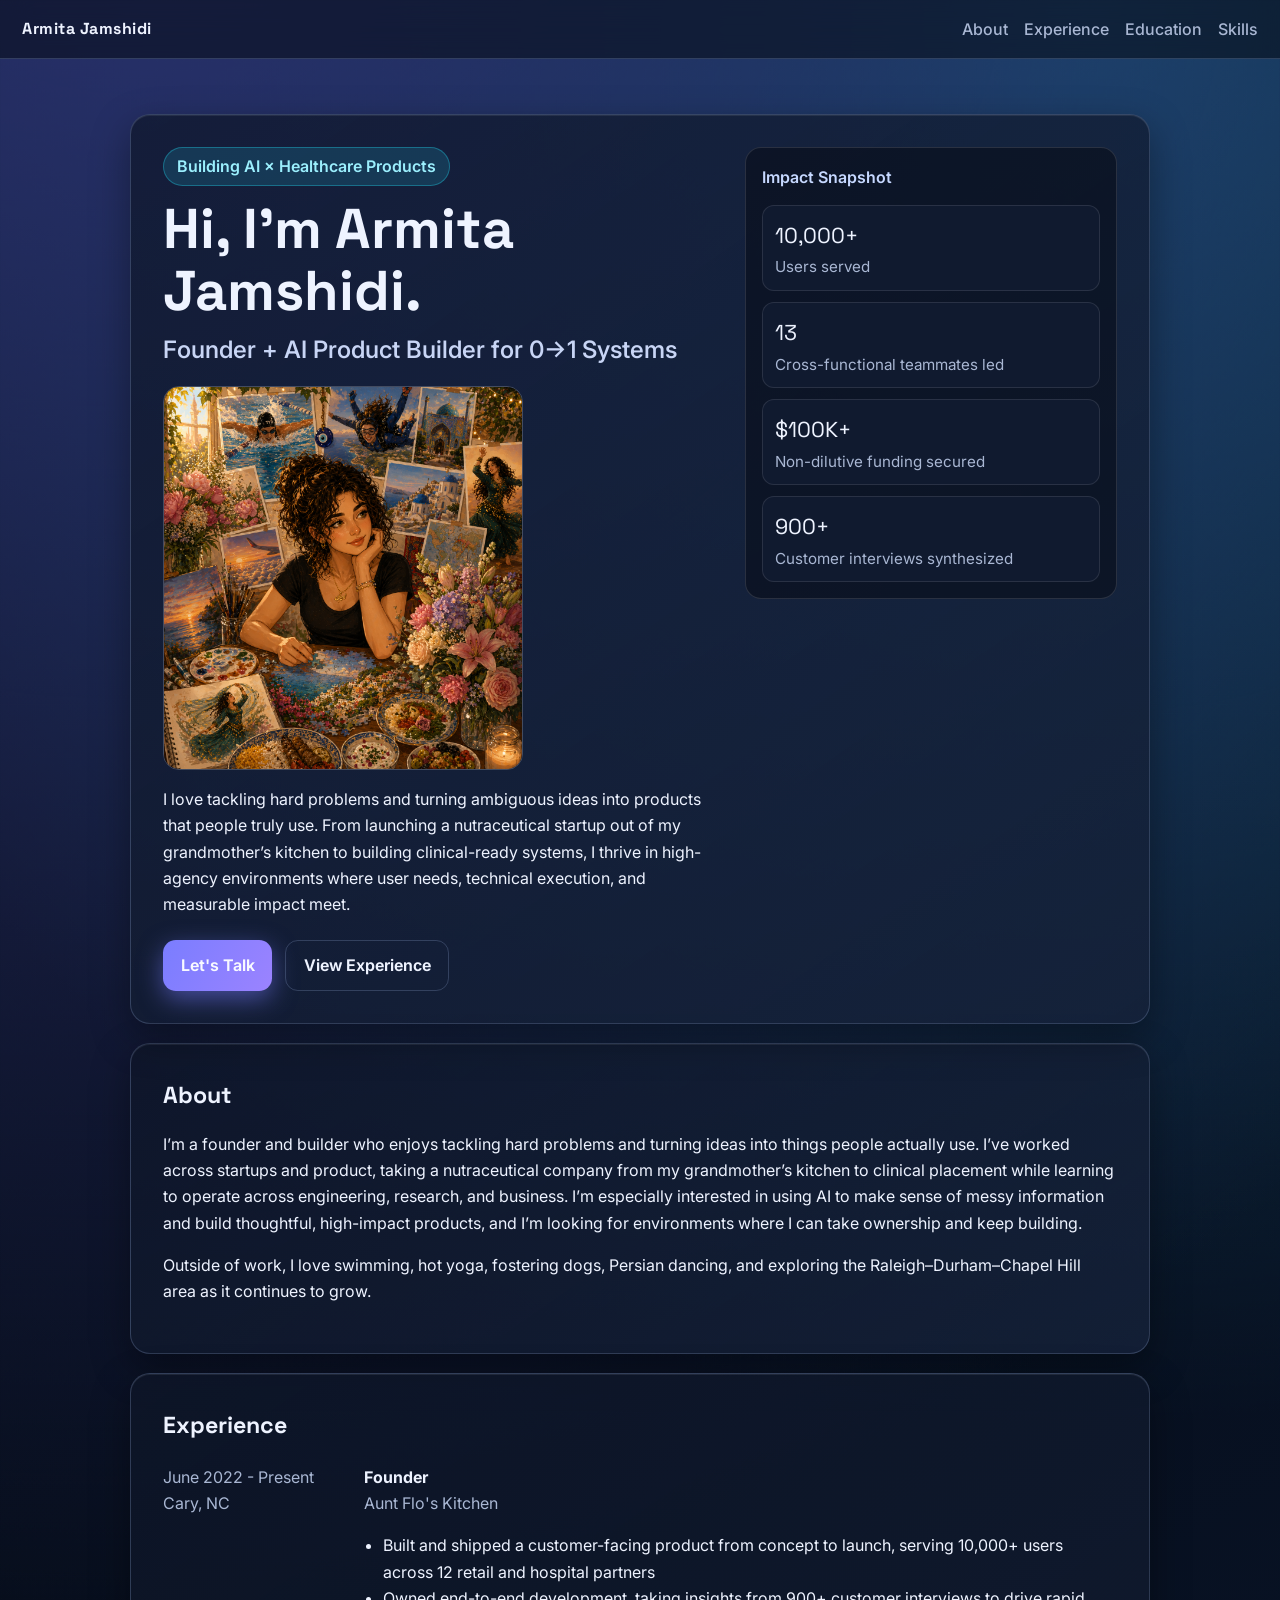
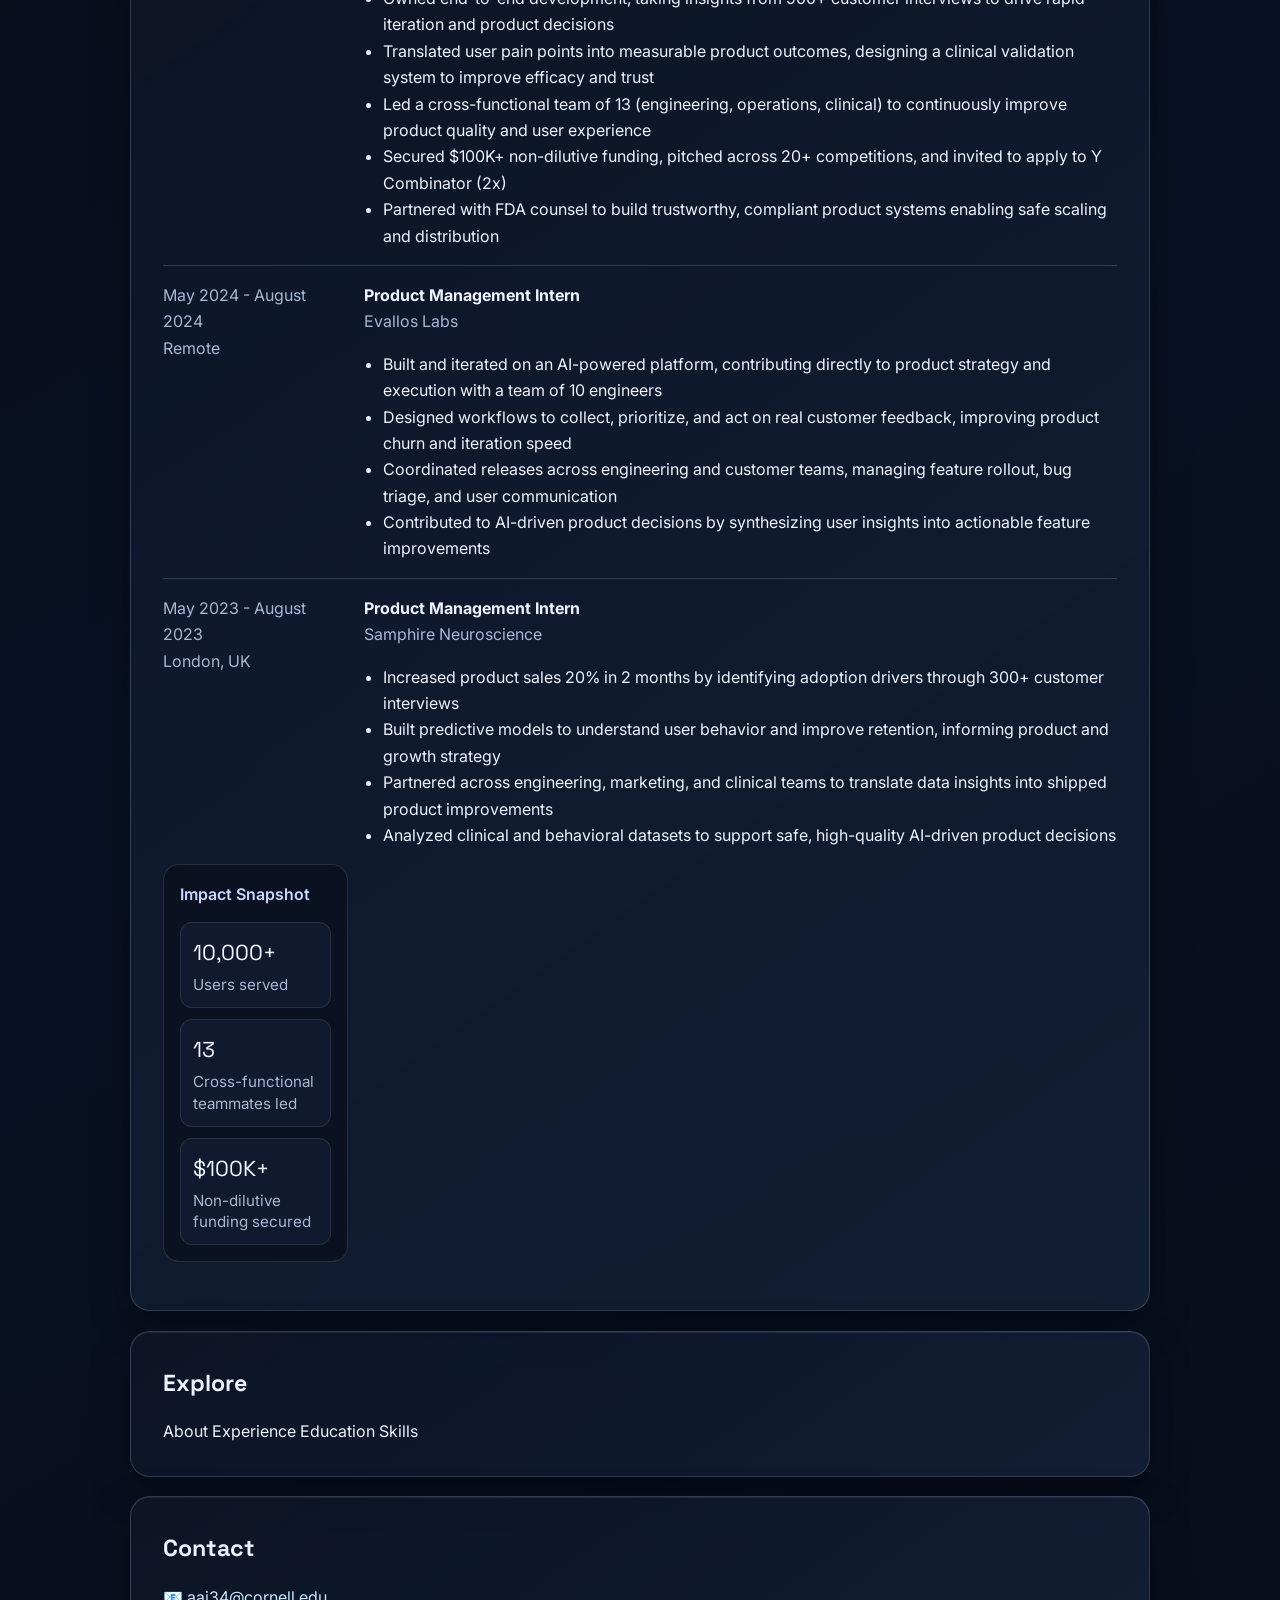
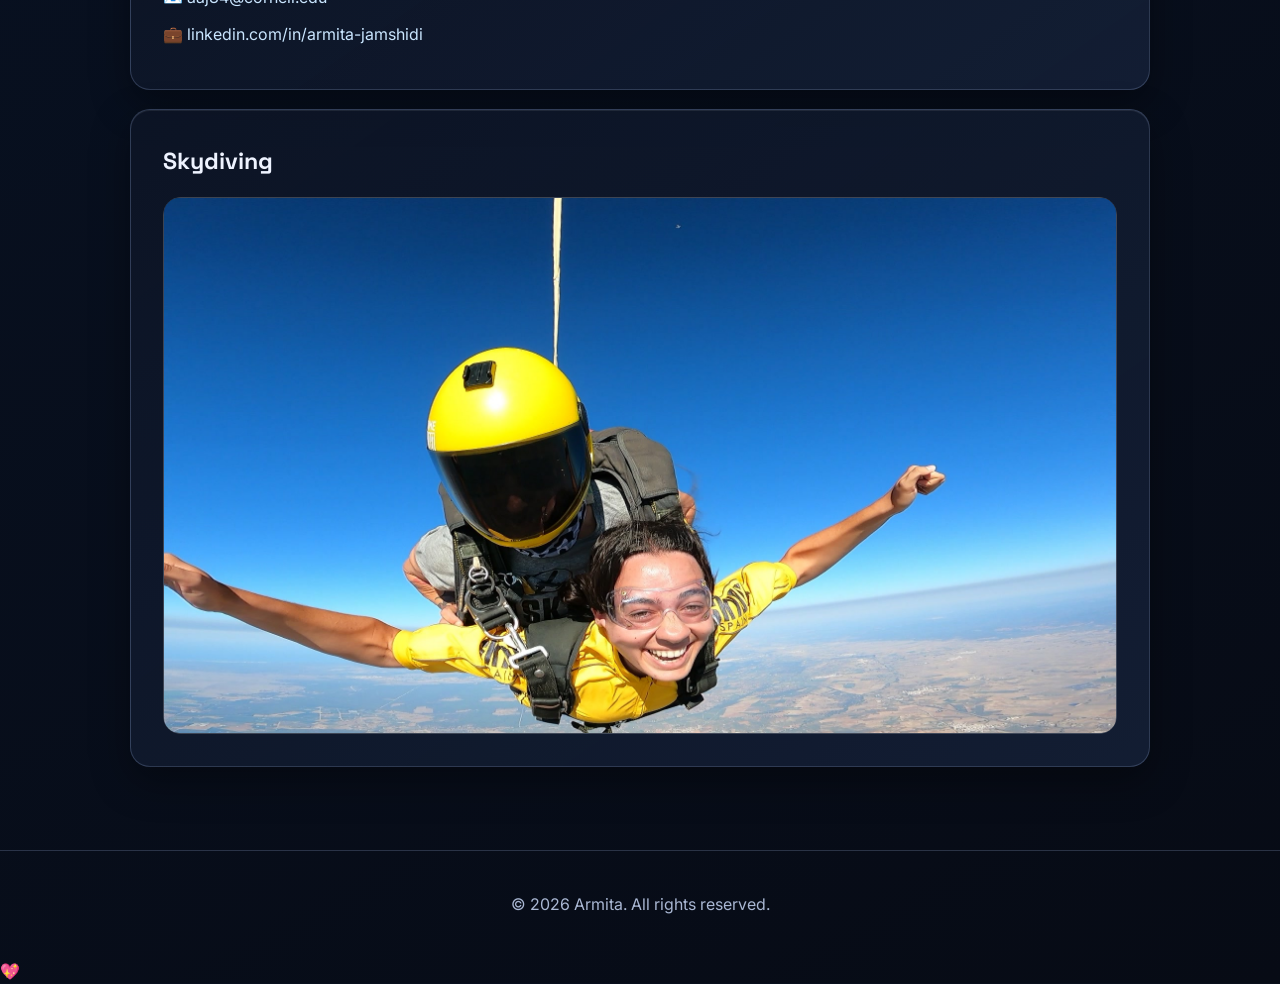
==== commit 211067c8: "Add chat and skydiving photos to homepage" ====
--- a/index.html
+++ b/index.html
@@ -34,6 +34,9 @@
           <p class="eyebrow">Building AI × Healthcare Products</p>
           <h1>Hi, I'm Armita Jamshidi.</h1>
           <h2>Founder + AI Product Builder for 0→1 Systems</h2>
+          <figure class="hero-photo">
+            <img src="assets/chat_pic.png" alt="Armita smiling during a chat" />
+          </figure>
           <p class="intro">I love tackling hard problems and turning ambiguous ideas into products that people truly
             use. From launching a nutraceutical startup out of my grandmother’s kitchen to building clinical-ready
             systems, I thrive in high-agency environments where user needs, technical execution, and measurable impact
@@ -184,6 +187,13 @@
       <p><span>💼</span> <a href="https://linkedin.com/in/armita-jamshidi" target="_blank"
           rel="noreferrer">linkedin.com/in/armita-jamshidi</a></p>
     </section>
+
+    <section class="section card">
+      <h3>Skydiving</h3>
+      <figure class="bottom-photo">
+        <img src="assets/SKYDIVESPAIN%200070.jpg" alt="Armita skydiving" />
+      </figure>
+    </section>
   </main>
 
   <footer>
--- a/styles.css
+++ b/styles.css
@@ -170,6 +170,20 @@
   max-width: 62ch;
 }
 
+.hero-photo {
+  margin: 1rem 0 0;
+  max-width: 360px;
+}
+
+.hero-photo img,
+.bottom-photo img {
+  width: 100%;
+  height: auto;
+  display: block;
+  border-radius: 16px;
+  border: 1px solid rgba(255, 255, 255, 0.2);
+}
+
 .hero-actions {
   display: flex;
   flex-wrap: wrap;
@@ -299,6 +313,12 @@
   color: #cae6ff;
 }
 
+.bottom-photo {
+  margin: 0;
+  overflow: hidden;
+  border-radius: 18px;
+}
+
 footer {
   border-top: 1px solid var(--line);
   text-align: center;
